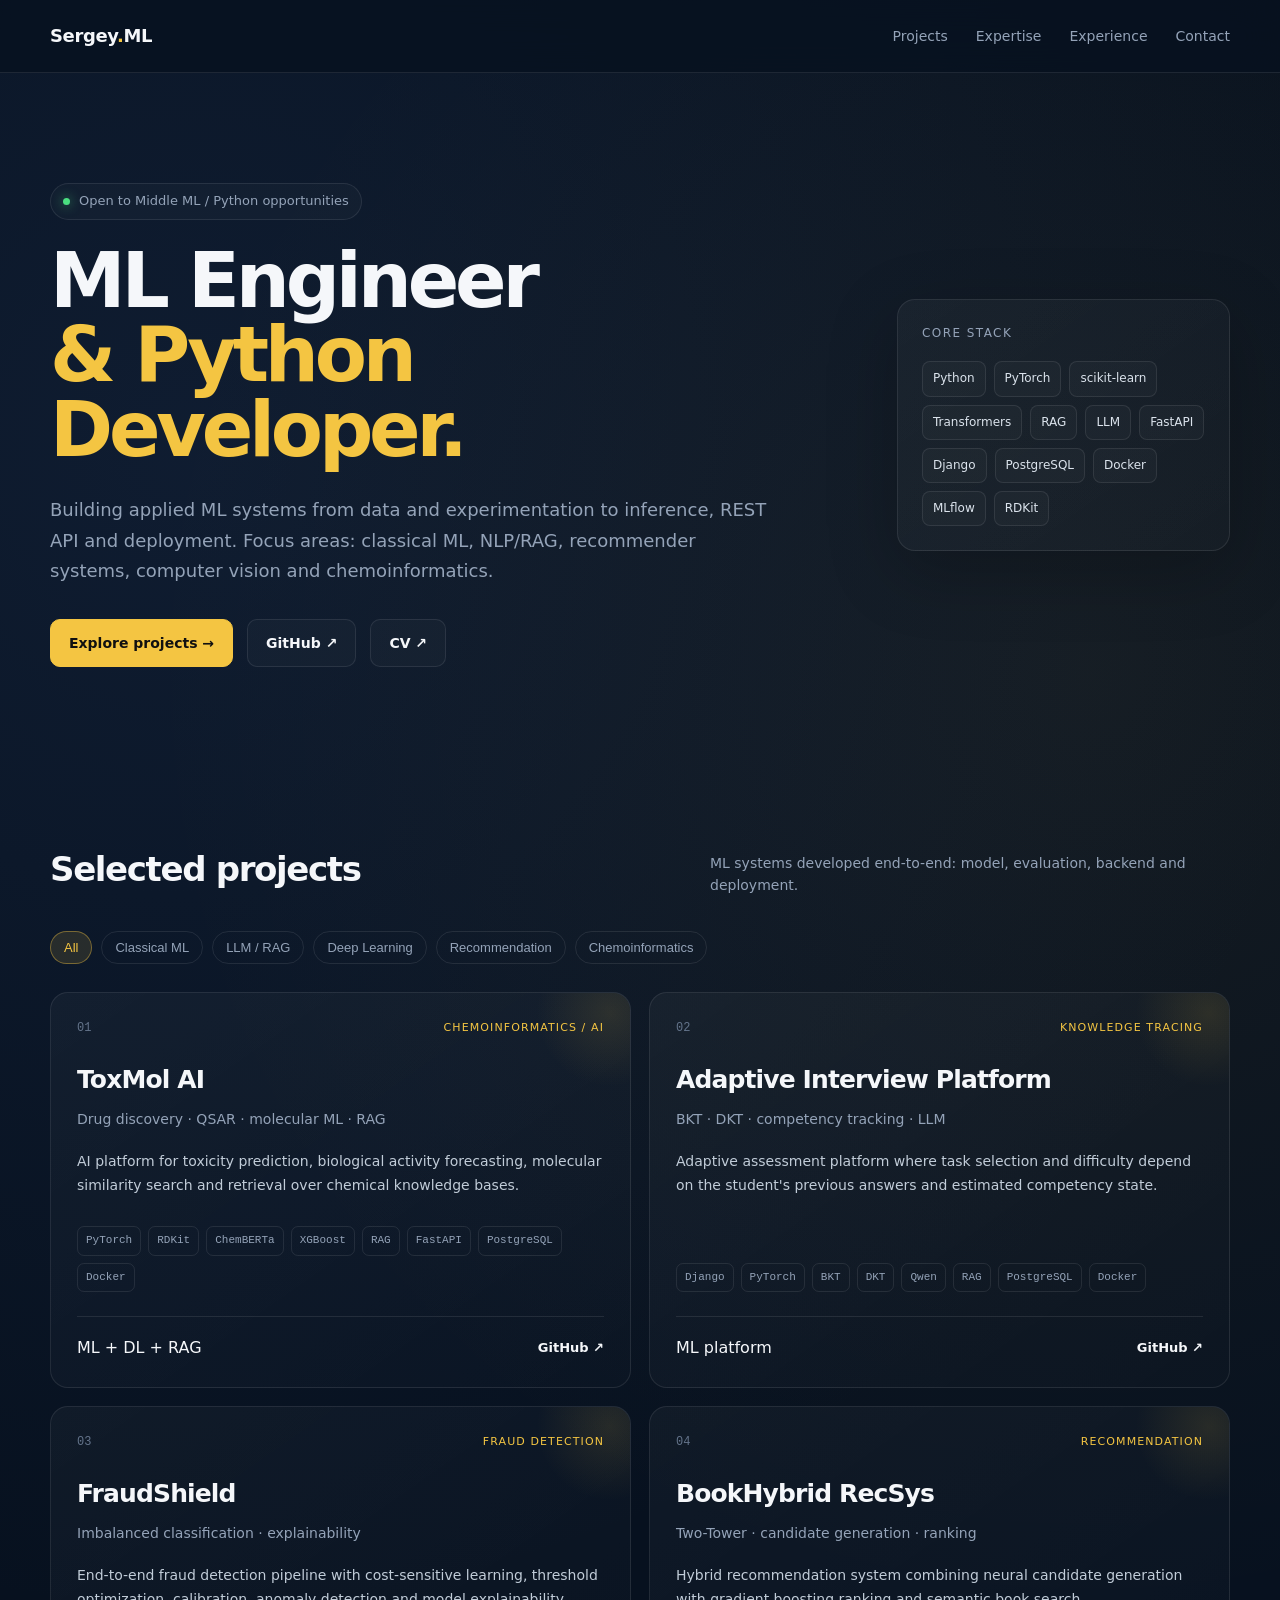
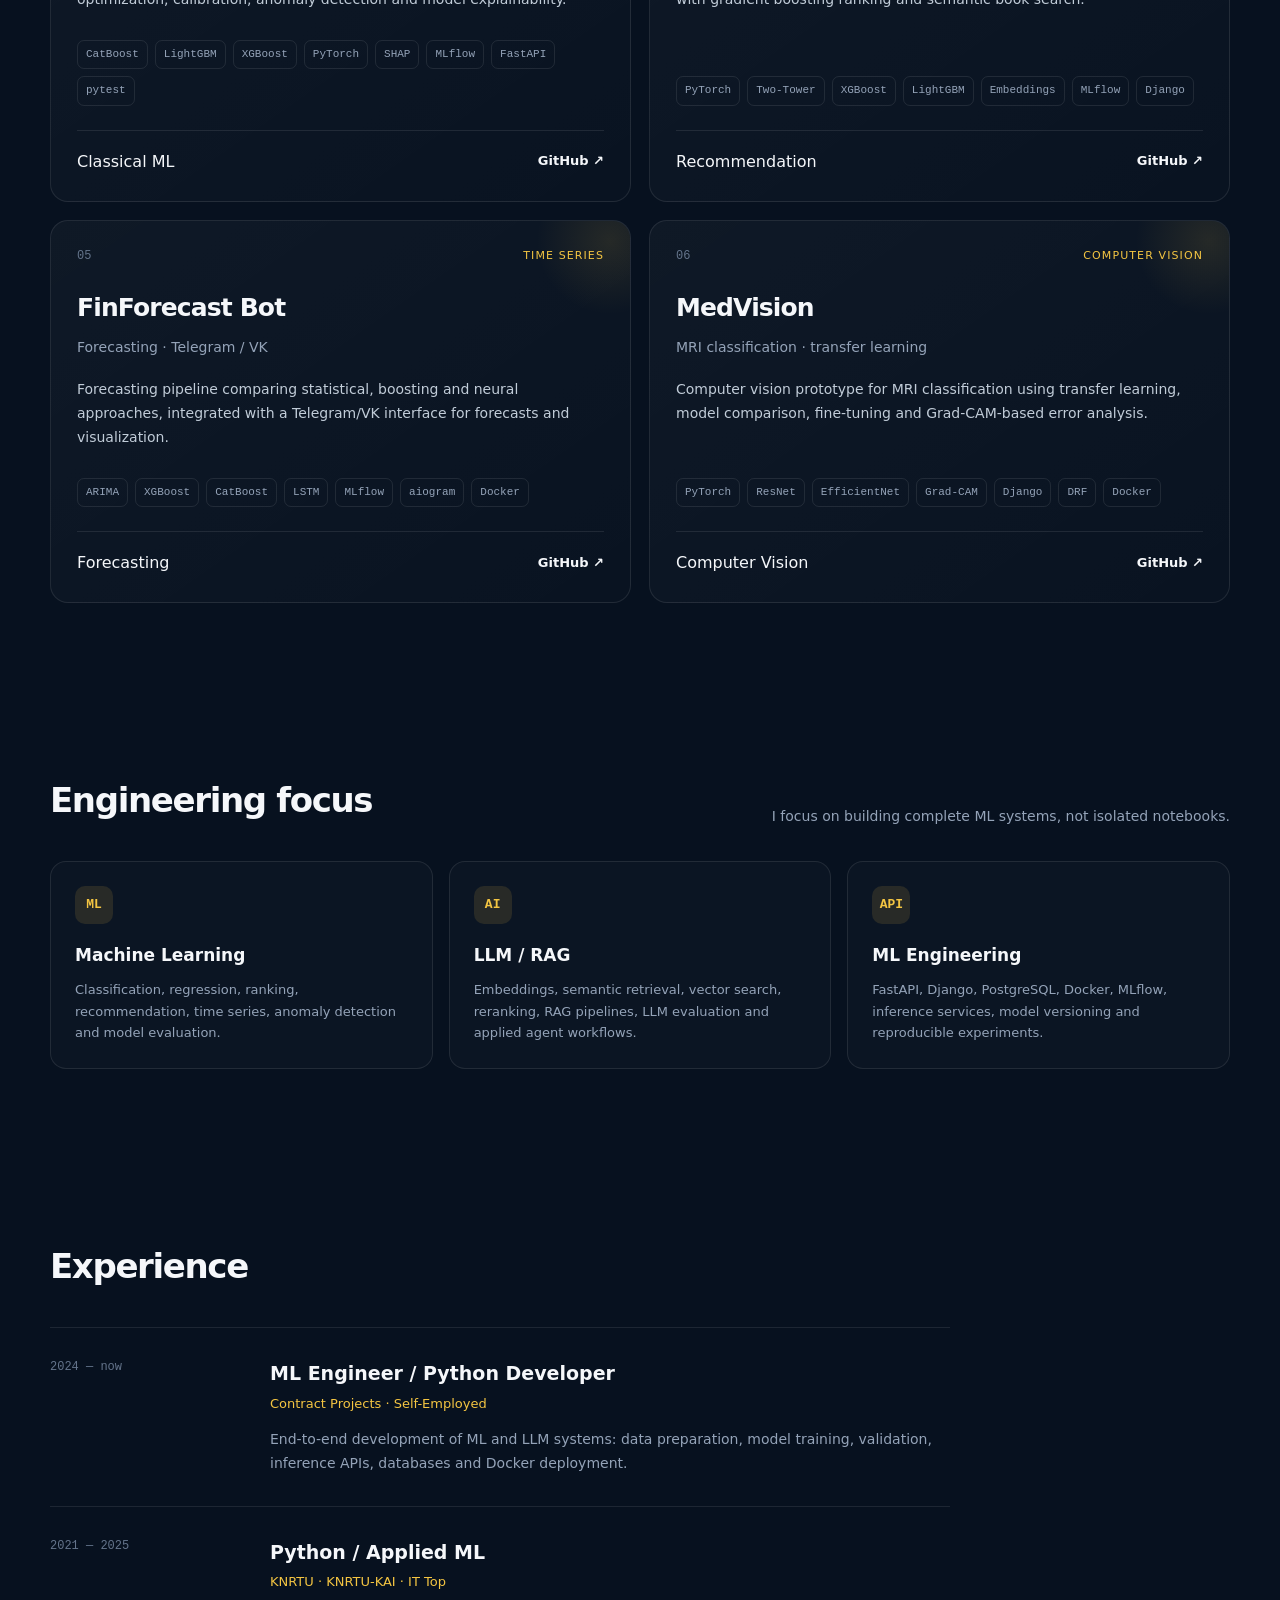
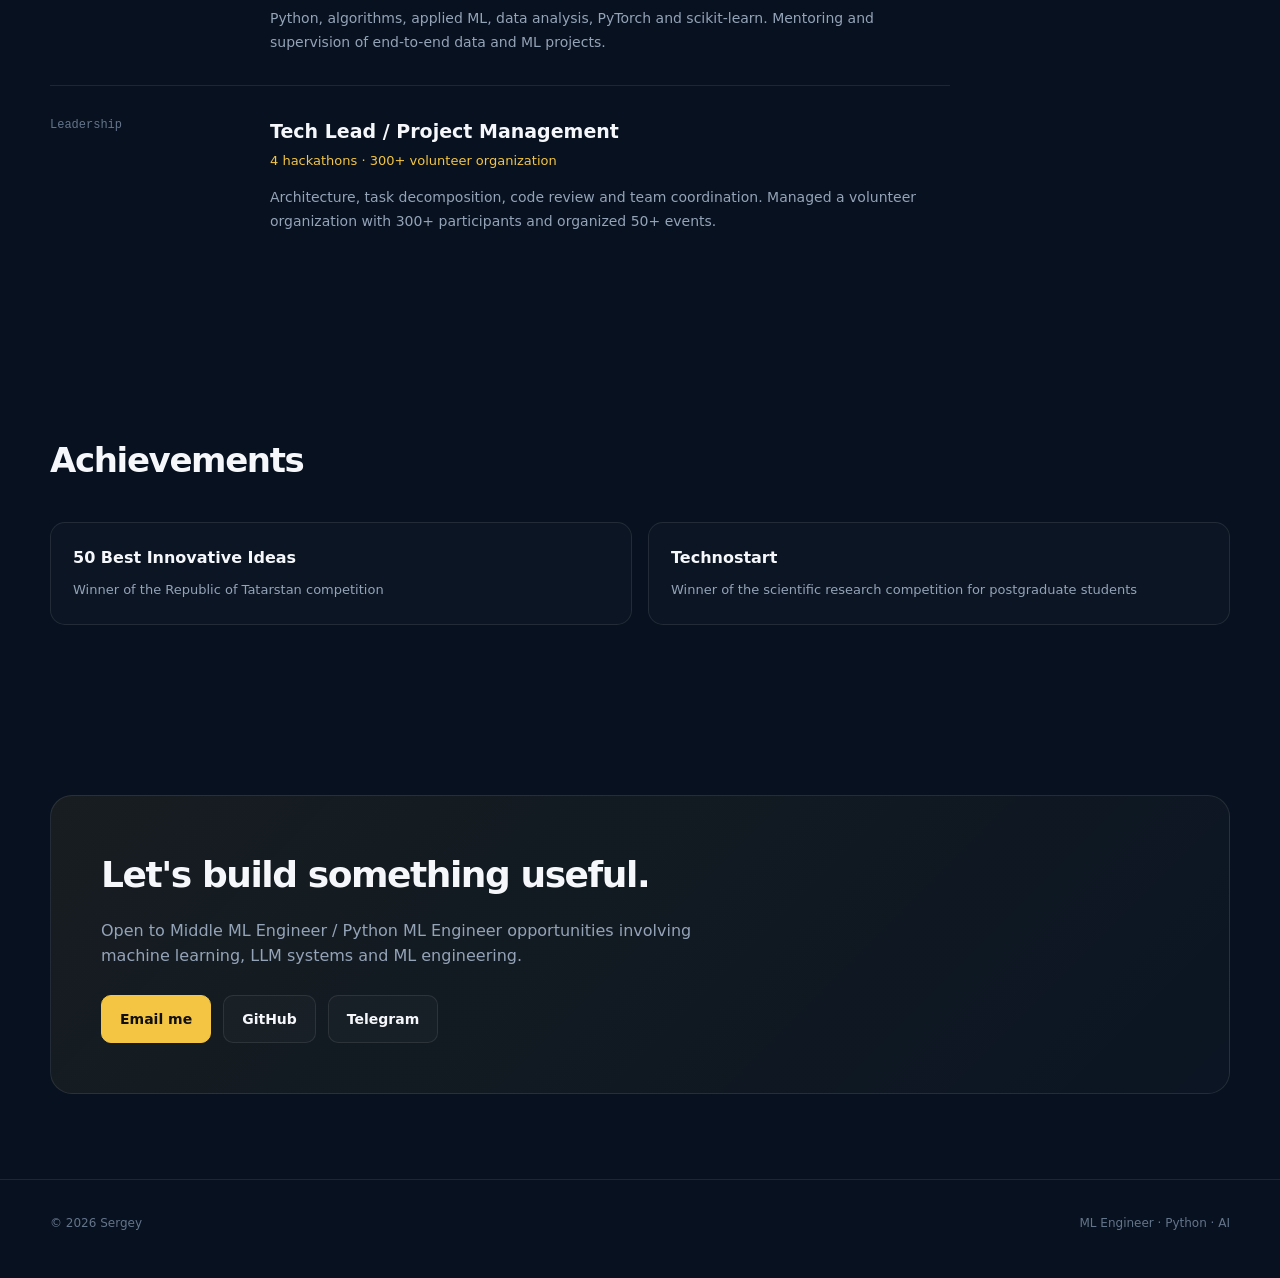
==== Index.html @ e0c52e2e "Create ML portfolio" ====
<!DOCTYPE html>
<html lang="ru">
<head>
    <meta charset="UTF-8">
    <meta name="viewport" content="width=device-width, initial-scale=1.0">

    <title>Sergey — ML Engineer / Python Developer</title>
    <meta
        name="description"
        content="ML Engineer and Python Developer — Machine Learning, LLM, RAG, Recommendation Systems, Chemoinformatics."
    >

    <style>
        :root {
            --bg: #07111f;
            --bg-soft: #0a1627;
            --card: #0c1929;
            --card-hover: #101f32;

            --border: rgba(255, 255, 255, 0.09);
            --border-hover: rgba(255, 204, 51, 0.35);

            --text: #f5f7fa;
            --muted: #94a3b8;
            --muted-2: #64748b;

            --accent: #f4c542;
            --accent-soft: rgba(244, 197, 66, 0.12);

            --green: #4ade80;
            --blue: #60a5fa;
            --purple: #a78bfa;

            --max-width: 1180px;
        }

        * {
            box-sizing: border-box;
            margin: 0;
            padding: 0;
        }

        html {
            scroll-behavior: smooth;
        }

        body {
            font-family:
                Inter,
                ui-sans-serif,
                system-ui,
                -apple-system,
                BlinkMacSystemFont,
                "Segoe UI",
                sans-serif;

            background:
                radial-gradient(
                    circle at 15% 10%,
                    rgba(52, 80, 130, 0.18),
                    transparent 28%
                ),
                radial-gradient(
                    circle at 85% 15%,
                    rgba(244, 197, 66, 0.06),
                    transparent 24%
                ),
                var(--bg);

            color: var(--text);
            line-height: 1.6;
        }

        a {
            color: inherit;
            text-decoration: none;
        }

        .container {
            width: min(var(--max-width), calc(100% - 40px));
            margin: 0 auto;
        }

        /* =========================
           NAV
        ========================= */

        nav {
            position: sticky;
            top: 0;
            z-index: 100;

            backdrop-filter: blur(18px);
            -webkit-backdrop-filter: blur(18px);

            background: rgba(7, 17, 31, 0.78);
            border-bottom: 1px solid var(--border);
        }

        .nav-inner {
            height: 72px;

            display: flex;
            align-items: center;
            justify-content: space-between;
        }

        .logo {
            font-size: 18px;
            font-weight: 700;
            letter-spacing: -0.02em;
        }

        .logo span {
            color: var(--accent);
        }

        .nav-links {
            display: flex;
            gap: 28px;
            list-style: none;
        }

        .nav-links a {
            color: var(--muted);
            font-size: 14px;
            transition: 0.2s;
        }

        .nav-links a:hover {
            color: var(--text);
        }

        /* =========================
           HERO
        ========================= */

        .hero {
            position: relative;
            padding: 110px 0 90px;
        }

        .hero-grid {
            display: grid;
            grid-template-columns: 1.4fr 0.6fr;
            gap: 70px;
            align-items: center;
        }

        .eyebrow {
            display: inline-flex;
            align-items: center;
            gap: 9px;

            padding: 7px 12px;

            border: 1px solid var(--border);
            border-radius: 999px;

            background: rgba(255, 255, 255, 0.025);

            color: var(--muted);
            font-size: 13px;
            margin-bottom: 24px;
        }

        .status-dot {
            width: 7px;
            height: 7px;
            border-radius: 50%;
            background: var(--green);
            box-shadow: 0 0 12px rgba(74, 222, 128, 0.7);
        }

        .hero h1 {
            font-size: clamp(44px, 7vw, 76px);
            line-height: 0.98;
            letter-spacing: -0.055em;
            max-width: 820px;
        }

        .hero h1 span {
            color: var(--accent);
        }

        .hero-description {
            margin-top: 28px;
            max-width: 720px;

            color: var(--muted);
            font-size: 18px;
            line-height: 1.7;
        }

        .hero-actions {
            display: flex;
            gap: 14px;
            margin-top: 32px;
            flex-wrap: wrap;
        }

        .btn {
            display: inline-flex;
            align-items: center;
            justify-content: center;
            gap: 8px;

            padding: 12px 18px;
            border-radius: 10px;

            font-size: 14px;
            font-weight: 600;

            border: 1px solid var(--border);
            transition: 0.2s;
        }

        .btn-primary {
            background: var(--accent);
            color: #101010;
            border-color: var(--accent);
        }

        .btn-primary:hover {
            transform: translateY(-2px);
            box-shadow: 0 10px 28px rgba(244, 197, 66, 0.18);
        }

        .btn-secondary {
            background: rgba(255,255,255,0.025);
            color: var(--text);
        }

        .btn-secondary:hover {
            background: rgba(255,255,255,0.06);
        }

        /* =========================
           HERO SIDE
        ========================= */

        .hero-card {
            padding: 24px;

            border: 1px solid var(--border);
            border-radius: 18px;

            background:
                linear-gradient(
                    145deg,
                    rgba(255,255,255,0.035),
                    rgba(255,255,255,0.015)
                );

            box-shadow:
                0 20px 70px rgba(0,0,0,0.22);
        }

        .hero-card-title {
            color: var(--muted);
            font-size: 12px;
            text-transform: uppercase;
            letter-spacing: 0.12em;
            margin-bottom: 18px;
        }

        .stack-list {
            display: flex;
            flex-wrap: wrap;
            gap: 8px;
        }

        .stack-item {
            padding: 7px 10px;

            border-radius: 8px;
            border: 1px solid var(--border);

            background: rgba(255,255,255,0.025);

            color: #dbe3ec;
            font-size: 12px;
        }

        /* =========================
           SECTIONS
        ========================= */

        section {
            padding: 85px 0;
        }

        .section-heading {
            display: flex;
            justify-content: space-between;
            align-items: flex-end;
            gap: 30px;

            margin-bottom: 34px;
        }

        .section-heading h2 {
            font-size: 34px;
            letter-spacing: -0.04em;
        }

        .section-heading p {
            color: var(--muted);
            max-width: 520px;
            font-size: 14px;
        }

        /* =========================
           FILTERS
        ========================= */

        .filters {
            display: flex;
            gap: 9px;
            flex-wrap: wrap;
            margin-bottom: 28px;
        }

        .filter-btn {
            border: 1px solid var(--border);
            background: transparent;
            color: var(--muted);

            padding: 8px 13px;
            border-radius: 999px;

            font-size: 13px;
            cursor: pointer;

            transition: 0.2s;
        }

        .filter-btn:hover,
        .filter-btn.active {
            background: var(--accent-soft);
            border-color: rgba(244,197,66,0.4);
            color: var(--accent);
        }

        /* =========================
           PROJECT GRID
        ========================= */

        .projects-grid {
            display: grid;
            grid-template-columns: repeat(2, minmax(0, 1fr));
            gap: 18px;
        }

        .project-card {
            position: relative;

            display: flex;
            flex-direction: column;

            min-height: 380px;
            padding: 26px;

            border: 1px solid var(--border);
            border-radius: 18px;

            background:
                linear-gradient(
                    145deg,
                    rgba(255,255,255,0.035),
                    rgba(255,255,255,0.012)
                );

            overflow: hidden;

            transition:
                transform 0.25s,
                border-color 0.25s,
                background 0.25s;
        }

        .project-card::before {
            content: "";

            position: absolute;
            width: 160px;
            height: 160px;

            right: -60px;
            top: -60px;

            background: radial-gradient(
                circle,
                rgba(244,197,66,0.11),
                transparent 65%
            );

            pointer-events: none;
        }

        .project-card:hover {
            transform: translateY(-5px);
            border-color: var(--border-hover);
            background: var(--card-hover);
        }

        .project-top {
            display: flex;
            justify-content: space-between;
            gap: 15px;
        }

        .project-number {
            color: var(--muted-2);
            font-size: 12px;
            font-family: monospace;
        }

        .project-category {
            color: var(--accent);
            font-size: 11px;
            text-transform: uppercase;
            letter-spacing: 0.1em;
        }

        .project-card h3 {
            font-size: 25px;
            letter-spacing: -0.035em;
            margin-top: 22px;
        }

        .project-subtitle {
            margin-top: 8px;
            color: var(--muted);
            font-size: 14px;
        }

        .project-description {
            margin-top: 20px;
            color: #c1ccd8;
            font-size: 14px;
            line-height: 1.7;
        }

        .project-tags {
            display: flex;
            flex-wrap: wrap;
            gap: 7px;

            margin-top: auto;
            padding-top: 28px;
        }

        .project-tag {
            padding: 5px 8px;

            border: 1px solid var(--border);
            border-radius: 7px;

            color: var(--muted);
            font-size: 11px;
            font-family: monospace;
        }

        .project-footer {
            display: flex;
            justify-content: space-between;
            align-items: center;

            margin-top: 24px;
            padding-top: 18px;

            border-top: 1px solid var(--border);
        }

        .project-link {
            color: var(--text);
            font-size: 13px;
            font-weight: 600;

            transition: 0.2s;
        }

        .project-link:hover {
            color: var(--accent);
        }

        /* =========================
           EXPERTISE
        ========================= */

        .expertise-grid {
            display: grid;
            grid-template-columns: repeat(3, 1fr);
            gap: 16px;
        }

        .expertise-card {
            padding: 24px;

            border: 1px solid var(--border);
            border-radius: 16px;

            background: rgba(255,255,255,0.018);
        }

        .expertise-icon {
            width: 38px;
            height: 38px;

            display: grid;
            place-items: center;

            border-radius: 10px;

            background: var(--accent-soft);
            color: var(--accent);

            margin-bottom: 18px;
            font-weight: 700;
            font-family: monospace;
        }

        .expertise-card h3 {
            margin-bottom: 10px;
            font-size: 17px;
        }

        .expertise-card p {
            color: var(--muted);
            font-size: 13px;
            line-height: 1.65;
        }

        /* =========================
           EXPERIENCE
        ========================= */

        .experience {
            max-width: 900px;
        }

        .experience-item {
            display: grid;
            grid-template-columns: 180px 1fr;
            gap: 40px;

            padding: 30px 0;
            border-top: 1px solid var(--border);
        }

        .experience-date {
            color: var(--muted-2);
            font-family: monospace;
            font-size: 12px;
        }

        .experience-content h3 {
            font-size: 19px;
            margin-bottom: 5px;
        }

        .experience-company {
            color: var(--accent);
            font-size: 13px;
            margin-bottom: 14px;
        }

        .experience-content p {
            color: var(--muted);
            font-size: 14px;
            line-height: 1.7;
        }

        /* =========================
           ACHIEVEMENTS
        ========================= */

        .achievement-grid {
            display: grid;
            grid-template-columns: repeat(2, 1fr);
            gap: 16px;
        }

        .achievement {
            padding: 22px;

            border: 1px solid var(--border);
            border-radius: 15px;

            background: rgba(255,255,255,0.018);
        }

        .achievement strong {
            display: block;
            color: var(--text);
            font-size: 16px;
            margin-bottom: 6px;
        }

        .achievement span {
            color: var(--muted);
            font-size: 13px;
        }

        /* =========================
           CONTACT
        ========================= */

        .contact-card {
            padding: 50px;

            border: 1px solid var(--border);
            border-radius: 22px;

            background:
                linear-gradient(
                    135deg,
                    rgba(244,197,66,0.07),
                    rgba(255,255,255,0.02)
                );
        }

        .contact-card h2 {
            font-size: 36px;
            letter-spacing: -0.04em;
        }

        .contact-card p {
            max-width: 620px;
            margin-top: 14px;

            color: var(--muted);
        }

        .contact-actions {
            display: flex;
            gap: 12px;
            margin-top: 26px;
            flex-wrap: wrap;
        }

        /* =========================
           FOOTER
        ========================= */

        footer {
            padding: 34px 0 45px;
            border-top: 1px solid var(--border);

            color: var(--muted-2);
            font-size: 12px;
        }

        .footer-inner {
            display: flex;
            justify-content: space-between;
            gap: 20px;
        }

        /* =========================
           RESPONSIVE
        ========================= */

        @media (max-width: 900px) {

            .hero-grid {
                grid-template-columns: 1fr;
            }

            .projects-grid {
                grid-template-columns: 1fr;
            }

            .expertise-grid {
                grid-template-columns: 1fr;
            }

            .experience-item {
                grid-template-columns: 1fr;
                gap: 8px;
            }
        }

        @media (max-width: 650px) {

            .container {
                width: min(100% - 24px, var(--max-width));
            }

            .nav-links {
                display: none;
            }

            .hero {
                padding: 80px 0 60px;
            }

            section {
                padding: 60px 0;
            }

            .hero h1 {
                font-size: 46px;
            }

            .hero-description {
                font-size: 16px;
            }

            .section-heading {
                display: block;
            }

            .section-heading p {
                margin-top: 10px;
            }

            .contact-card {
                padding: 28px;
            }

            .contact-card h2 {
                font-size: 29px;
            }

            .footer-inner {
                flex-direction: column;
            }
        }
    </style>
</head>

<body>

<nav>
    <div class="container nav-inner">

        <a href="#" class="logo">
            Sergey<span>.</span>ML
        </a>

        <ul class="nav-links">
            <li><a href="#projects">Projects</a></li>
            <li><a href="#expertise">Expertise</a></li>
            <li><a href="#experience">Experience</a></li>
            <li><a href="#contact">Contact</a></li>
        </ul>

    </div>
</nav>


<main>

    <!-- HERO -->

    <section class="hero">
        <div class="container hero-grid">

            <div>

                <div class="eyebrow">
                    <span class="status-dot"></span>
                    Open to Middle ML / Python opportunities
                </div>

                <h1>
                    ML Engineer<br>
                    <span>& Python Developer.</span>
                </h1>

                <p class="hero-description">
                    Building applied ML systems from data and experimentation
                    to inference, REST API and deployment.
                    Focus areas: classical ML, NLP/RAG, recommender systems,
                    computer vision and chemoinformatics.
                </p>

                <div class="hero-actions">
                    <a href="#projects" class="btn btn-primary">
                        Explore projects →
                    </a>

                    <a
                        href="https://github.com/YOUR_USERNAME"
                        target="_blank"
                        class="btn btn-secondary"
                    >
                        GitHub ↗
                    </a>

                    <a
                        href="YOUR_CV_URL"
                        target="_blank"
                        class="btn btn-secondary"
                    >
                        CV ↗
                    </a>
                </div>

            </div>


            <div class="hero-card">

                <div class="hero-card-title">
                    Core stack
                </div>

                <div class="stack-list">

                    <div class="stack-item">Python</div>
                    <div class="stack-item">PyTorch</div>
                    <div class="stack-item">scikit-learn</div>
                    <div class="stack-item">Transformers</div>
                    <div class="stack-item">RAG</div>
                    <div class="stack-item">LLM</div>
                    <div class="stack-item">FastAPI</div>
                    <div class="stack-item">Django</div>
                    <div class="stack-item">PostgreSQL</div>
                    <div class="stack-item">Docker</div>
                    <div class="stack-item">MLflow</div>
                    <div class="stack-item">RDKit</div>

                </div>

            </div>

        </div>
    </section>


    <!-- PROJECTS -->

    <section id="projects">

        <div class="container">

            <div class="section-heading">
                <div>
                    <h2>Selected projects</h2>
                </div>

                <p>
                    ML systems developed end-to-end:
                    model, evaluation, backend and deployment.
                </p>
            </div>


            <div class="filters">

                <button class="filter-btn active" data-filter="all">
                    All
                </button>

                <button class="filter-btn" data-filter="ml">
                    Classical ML
                </button>

                <button class="filter-btn" data-filter="llm">
                    LLM / RAG
                </button>

                <button class="filter-btn" data-filter="dl">
                    Deep Learning
                </button>

                <button class="filter-btn" data-filter="rec">
                    Recommendation
                </button>

                <button class="filter-btn" data-filter="chem">
                    Chemoinformatics
                </button>

            </div>


            <div class="projects-grid">


                <!-- TOXMOL -->

                <article class="project-card" data-category="ml llm dl chem">

                    <div class="project-top">
                        <span class="project-number">01</span>
                        <span class="project-category">
                            Chemoinformatics / AI
                        </span>
                    </div>

                    <h3>ToxMol AI</h3>

                    <div class="project-subtitle">
                        Drug discovery · QSAR · molecular ML · RAG
                    </div>

                    <p class="project-description">
                        AI platform for toxicity prediction,
                        biological activity forecasting, molecular
                        similarity search and retrieval over chemical
                        knowledge bases.
                    </p>

                    <div class="project-tags">
                        <span class="project-tag">PyTorch</span>
                        <span class="project-tag">RDKit</span>
                        <span class="project-tag">ChemBERTa</span>
                        <span class="project-tag">XGBoost</span>
                        <span class="project-tag">RAG</span>
                        <span class="project-tag">FastAPI</span>
                        <span class="project-tag">PostgreSQL</span>
                        <span class="project-tag">Docker</span>
                    </div>

                    <div class="project-footer">
                        <span>ML + DL + RAG</span>

                        <a
                            href="https://github.com/YOUR_USERNAME/toxmol-ai"
                            target="_blank"
                            class="project-link"
                        >
                            GitHub ↗
                        </a>
                    </div>

                </article>


                <!-- ADAPTIVE INTERVIEW -->

                <article class="project-card" data-category="ml llm dl">

                    <div class="project-top">
                        <span class="project-number">02</span>
                        <span class="project-category">
                            Knowledge Tracing
                        </span>
                    </div>

                    <h3>Adaptive Interview Platform</h3>

                    <div class="project-subtitle">
                        BKT · DKT · competency tracking · LLM
                    </div>

                    <p class="project-description">
                        Adaptive assessment platform where task
                        selection and difficulty depend on the
                        student's previous answers and estimated
                        competency state.
                    </p>

                    <div class="project-tags">
                        <span class="project-tag">Django</span>
                        <span class="project-tag">PyTorch</span>
                        <span class="project-tag">BKT</span>
                        <span class="project-tag">DKT</span>
                        <span class="project-tag">Qwen</span>
                        <span class="project-tag">RAG</span>
                        <span class="project-tag">PostgreSQL</span>
                        <span class="project-tag">Docker</span>
                    </div>

                    <div class="project-footer">
                        <span>ML platform</span>

                        <a
                            href="https://github.com/YOUR_USERNAME/adaptive-interview"
                            target="_blank"
                            class="project-link"
                        >
                            GitHub ↗
                        </a>
                    </div>

                </article>


                <!-- FRAUDSHIELD -->

                <article class="project-card" data-category="ml">

                    <div class="project-top">
                        <span class="project-number">03</span>
                        <span class="project-category">
                            Fraud Detection
                        </span>
                    </div>

                    <h3>FraudShield</h3>

                    <div class="project-subtitle">
                        Imbalanced classification · explainability
                    </div>

                    <p class="project-description">
                        End-to-end fraud detection pipeline with
                        cost-sensitive learning, threshold optimization,
                        calibration, anomaly detection and model
                        explainability.
                    </p>

                    <div class="project-tags">
                        <span class="project-tag">CatBoost</span>
                        <span class="project-tag">LightGBM</span>
                        <span class="project-tag">XGBoost</span>
                        <span class="project-tag">PyTorch</span>
                        <span class="project-tag">SHAP</span>
                        <span class="project-tag">MLflow</span>
                        <span class="project-tag">FastAPI</span>
                        <span class="project-tag">pytest</span>
                    </div>

                    <div class="project-footer">
                        <span>Classical ML</span>

                        <a
                            href="https://github.com/YOUR_USERNAME/fraudshield"
                            target="_blank"
                            class="project-link"
                        >
                            GitHub ↗
                        </a>
                    </div>

                </article>


                <!-- RECSYS -->

                <article class="project-card" data-category="ml dl rec">

                    <div class="project-top">
                        <span class="project-number">04</span>
                        <span class="project-category">
                            Recommendation
                        </span>
                    </div>

                    <h3>BookHybrid RecSys</h3>

                    <div class="project-subtitle">
                        Two-Tower · candidate generation · ranking
                    </div>

                    <p class="project-description">
                        Hybrid recommendation system combining
                        neural candidate generation with gradient
                        boosting ranking and semantic book search.
                    </p>

                    <div class="project-tags">
                        <span class="project-tag">PyTorch</span>
                        <span class="project-tag">Two-Tower</span>
                        <span class="project-tag">XGBoost</span>
                        <span class="project-tag">LightGBM</span>
                        <span class="project-tag">Embeddings</span>
                        <span class="project-tag">MLflow</span>
                        <span class="project-tag">Django</span>
                    </div>

                    <div class="project-footer">
                        <span>Recommendation</span>

                        <a
                            href="https://github.com/YOUR_USERNAME/bookhybrid-recsys"
                            target="_blank"
                            class="project-link"
                        >
                            GitHub ↗
                        </a>
                    </div>

                </article>


                <!-- FINFORECAST -->

                <article class="project-card" data-category="ml dl">

                    <div class="project-top">
                        <span class="project-number">05</span>
                        <span class="project-category">
                            Time Series
                        </span>
                    </div>

                    <h3>FinForecast Bot</h3>

                    <div class="project-subtitle">
                        Forecasting · Telegram / VK
                    </div>

                    <p class="project-description">
                        Forecasting pipeline comparing statistical,
                        boosting and neural approaches, integrated
                        with a Telegram/VK interface for forecasts
                        and visualization.
                    </p>

                    <div class="project-tags">
                        <span class="project-tag">ARIMA</span>
                        <span class="project-tag">XGBoost</span>
                        <span class="project-tag">CatBoost</span>
                        <span class="project-tag">LSTM</span>
                        <span class="project-tag">MLflow</span>
                        <span class="project-tag">aiogram</span>
                        <span class="project-tag">Docker</span>
                    </div>

                    <div class="project-footer">
                        <span>Forecasting</span>

                        <a
                            href="https://github.com/YOUR_USERNAME/finforecast"
                            target="_blank"
                            class="project-link"
                        >
                            GitHub ↗
                        </a>
                    </div>

                </article>


                <!-- MEDVISION -->

                <article class="project-card" data-category="dl">

                    <div class="project-top">
                        <span class="project-number">06</span>
                        <span class="project-category">
                            Computer Vision
                        </span>
                    </div>

                    <h3>MedVision</h3>

                    <div class="project-subtitle">
                        MRI classification · transfer learning
                    </div>

                    <p class="project-description">
                        Computer vision prototype for MRI classification
                        using transfer learning, model comparison,
                        fine-tuning and Grad-CAM-based error analysis.
                    </p>

                    <div class="project-tags">
                        <span class="project-tag">PyTorch</span>
                        <span class="project-tag">ResNet</span>
                        <span class="project-tag">EfficientNet</span>
                        <span class="project-tag">Grad-CAM</span>
                        <span class="project-tag">Django</span>
                        <span class="project-tag">DRF</span>
                        <span class="project-tag">Docker</span>
                    </div>

                    <div class="project-footer">
                        <span>Computer Vision</span>

                        <a
                            href="https://github.com/YOUR_USERNAME/medvision"
                            target="_blank"
                            class="project-link"
                        >
                            GitHub ↗
                        </a>
                    </div>

                </article>

            </div>

        </div>

    </section>


    <!-- EXPERTISE -->

    <section id="expertise">

        <div class="container">

            <div class="section-heading">

                <h2>Engineering focus</h2>

                <p>
                    I focus on building complete ML systems,
                    not isolated notebooks.
                </p>

            </div>


            <div class="expertise-grid">

                <div class="expertise-card">

                    <div class="expertise-icon">
                        ML
                    </div>

                    <h3>Machine Learning</h3>

                    <p>
                        Classification, regression, ranking,
                        recommendation, time series, anomaly
                        detection and model evaluation.
                    </p>

                </div>


                <div class="expertise-card">

                    <div class="expertise-icon">
                        AI
                    </div>

                    <h3>LLM / RAG</h3>

                    <p>
                        Embeddings, semantic retrieval, vector search,
                        reranking, RAG pipelines, LLM evaluation
                        and applied agent workflows.
                    </p>

                </div>


                <div class="expertise-card">

                    <div class="expertise-icon">
                        API
                    </div>

                    <h3>ML Engineering</h3>

                    <p>
                        FastAPI, Django, PostgreSQL, Docker,
                        MLflow, inference services, model versioning
                        and reproducible experiments.
                    </p>

                </div>

            </div>

        </div>

    </section>


    <!-- EXPERIENCE -->

    <section id="experience">

        <div class="container">

            <div class="section-heading">
                <h2>Experience</h2>
            </div>


            <div class="experience">

                <div class="experience-item">

                    <div class="experience-date">
                        2024 — now
                    </div>

                    <div class="experience-content">

                        <h3>
                            ML Engineer / Python Developer
                        </h3>

                        <div class="experience-company">
                            Contract Projects · Self-Employed
                        </div>

                        <p>
                            End-to-end development of ML and LLM systems:
                            data preparation, model training, validation,
                            inference APIs, databases and Docker deployment.
                        </p>

                    </div>

                </div>


                <div class="experience-item">

                    <div class="experience-date">
                        2021 — 2025
                    </div>

                    <div class="experience-content">

                        <h3>
                            Python / Applied ML
                        </h3>

                        <div class="experience-company">
                            KNRTU · KNRTU-KAI · IT Top
                        </div>

                        <p>
                            Python, algorithms, applied ML, data analysis,
                            PyTorch and scikit-learn. Mentoring and
                            supervision of end-to-end data and ML projects.
                        </p>

                    </div>

                </div>


                <div class="experience-item">

                    <div class="experience-date">
                        Leadership
                    </div>

                    <div class="experience-content">

                        <h3>
                            Tech Lead / Project Management
                        </h3>

                        <div class="experience-company">
                            4 hackathons · 300+ volunteer organization
                        </div>

                        <p>
                            Architecture, task decomposition, code review
                            and team coordination. Managed a volunteer
                            organization with 300+ participants and
                            organized 50+ events.
                        </p>

                    </div>

                </div>

            </div>

        </div>

    </section>


    <!-- ACHIEVEMENTS -->

    <section>

        <div class="container">

            <div class="section-heading">
                <h2>Achievements</h2>
            </div>

            <div class="achievement-grid">

                <div class="achievement">

                    <strong>
                        50 Best Innovative Ideas
                    </strong>

                    <span>
                        Winner of the Republic of Tatarstan competition
                    </span>

                </div>


                <div class="achievement">

                    <strong>
                        Technostart
                    </strong>

                    <span>
                        Winner of the scientific research competition
                        for postgraduate students
                    </span>

                </div>

            </div>

        </div>

    </section>


    <!-- CONTACT -->

    <section id="contact">

        <div class="container">

            <div class="contact-card">

                <h2>
                    Let's build something useful.
                </h2>

                <p>
                    Open to Middle ML Engineer / Python ML Engineer
                    opportunities involving machine learning,
                    LLM systems and ML engineering.
                </p>

                <div class="contact-actions">

                    <a
                        href="mailto:YOUR_EMAIL@example.com"
                        class="btn btn-primary"
                    >
                        Email me
                    </a>

                    <a
                        href="https://github.com/YOUR_USERNAME"
                        target="_blank"
                        class="btn btn-secondary"
                    >
                        GitHub
                    </a>

                    <a
                        href="https://t.me/YOUR_USERNAME"
                        target="_blank"
                        class="btn btn-secondary"
                    >
                        Telegram
                    </a>

                </div>

            </div>

        </div>

    </section>

</main>


<footer>

    <div class="container footer-inner">

        <div>
            © 2026 Sergey
        </div>

        <div>
            ML Engineer · Python · AI
        </div>

    </div>

</footer>


<script>

    const buttons = document.querySelectorAll(".filter-btn");
    const projects = document.querySelectorAll(".project-card");

    buttons.forEach(button => {

        button.addEventListener("click", () => {

            buttons.forEach(btn => {
                btn.classList.remove("active");
            });

            button.classList.add("active");

            const filter = button.dataset.filter;

            projects.forEach(project => {

                if (filter === "all") {
                    project.style.display = "flex";
                    return;
                }

                const categories = project.dataset.category.split(" ");

                project.style.display =
                    categories.includes(filter)
                        ? "flex"
                        : "none";

            });

        });

    });

</script>

</body>
</html>
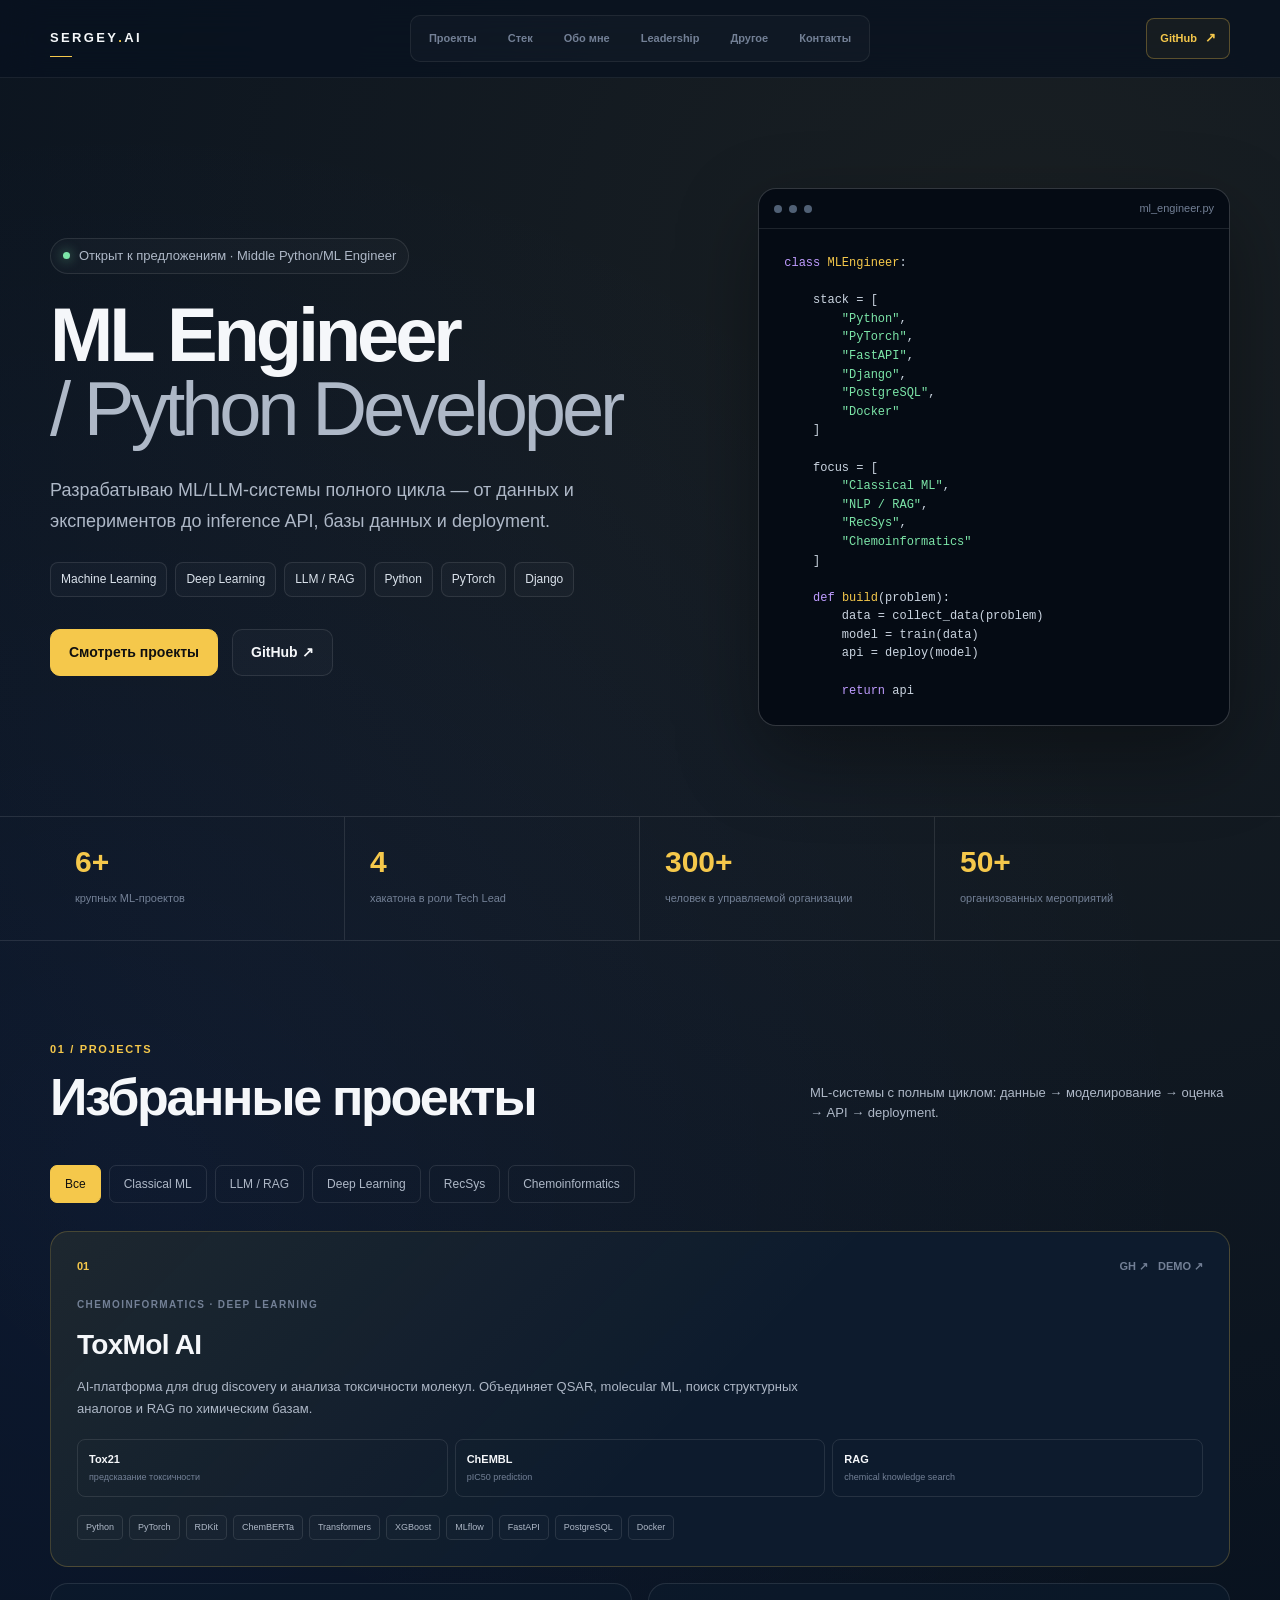
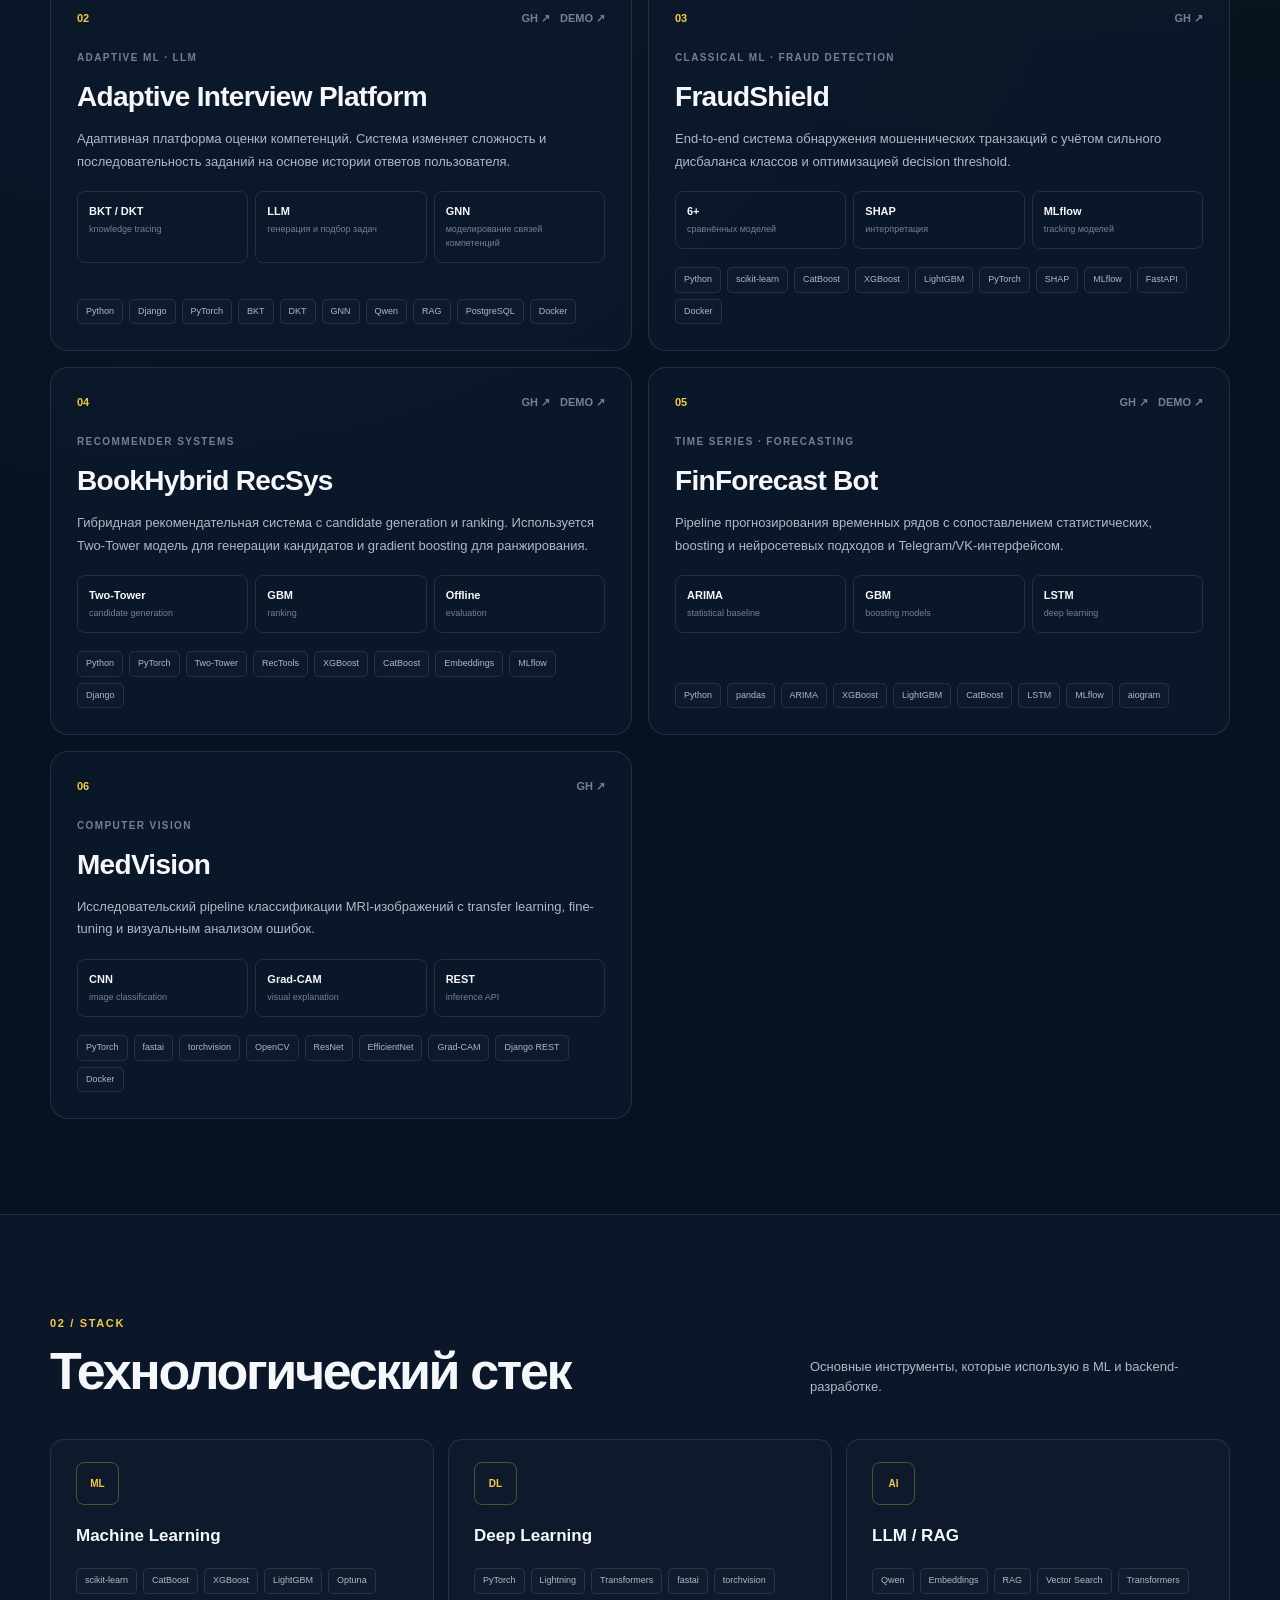
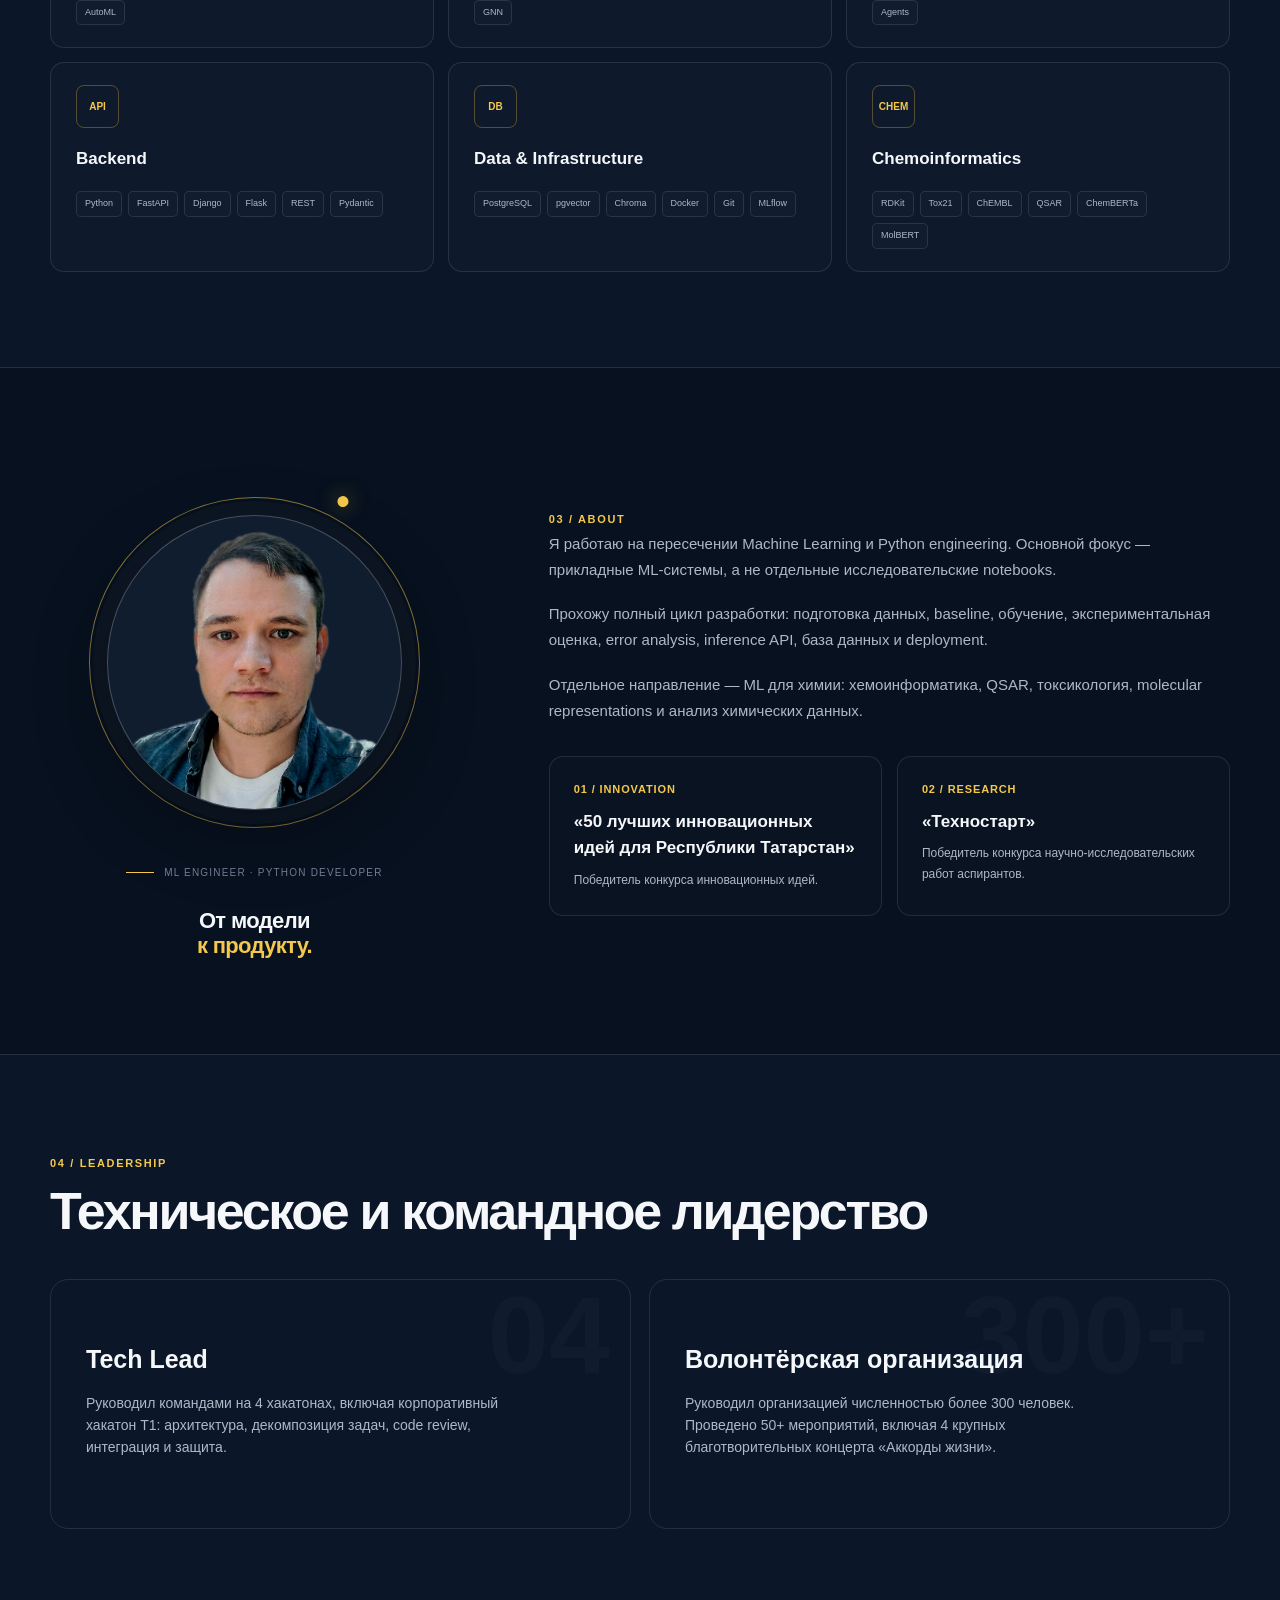
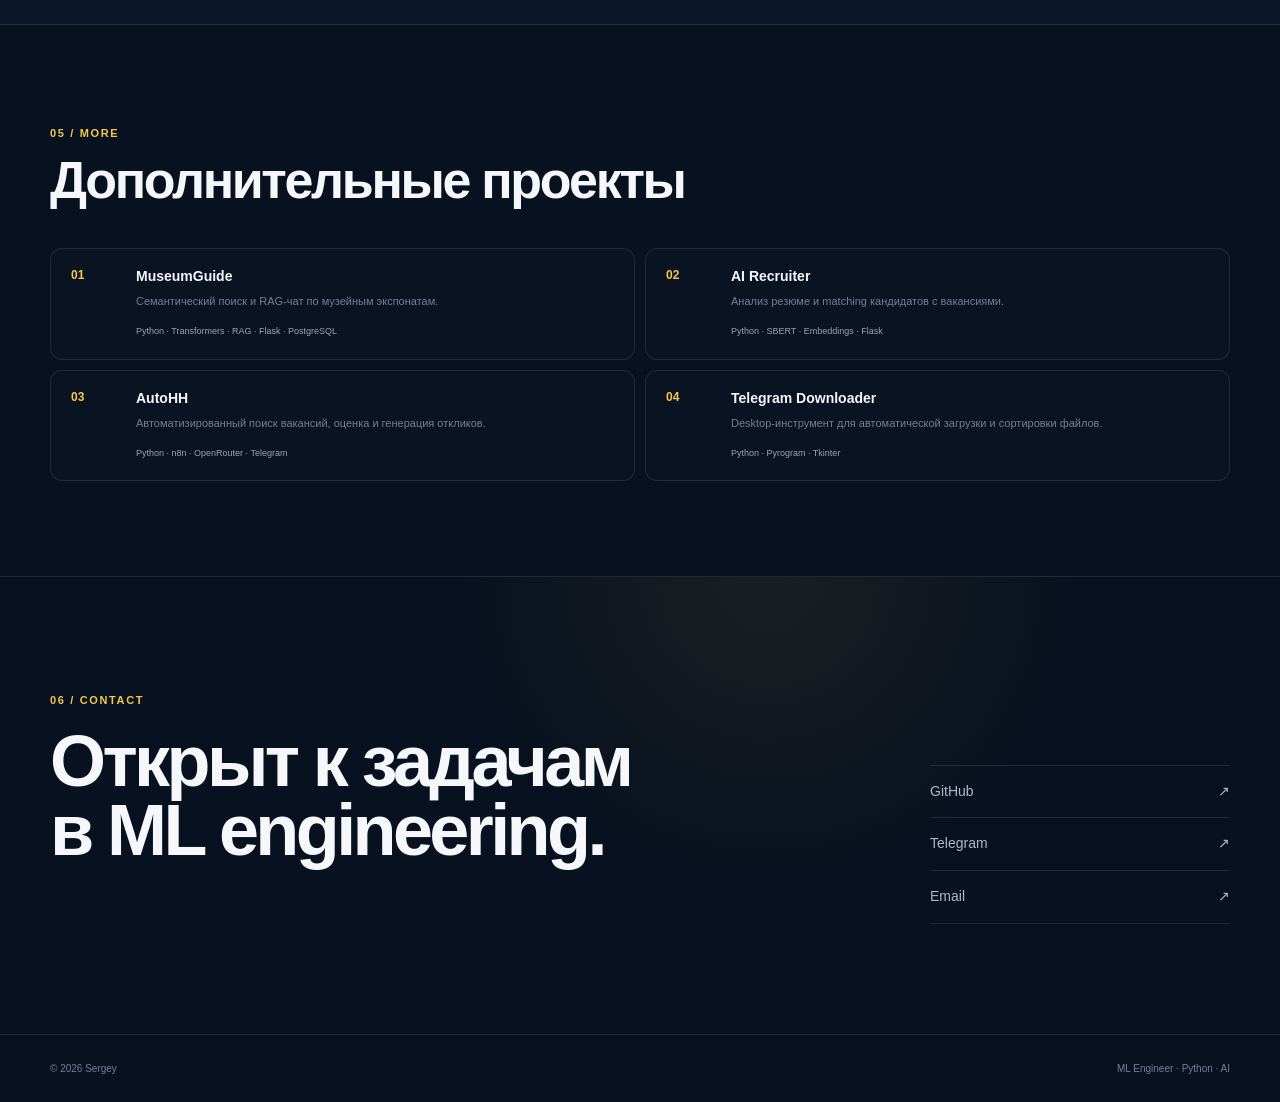
==== commit 2dbcce17: "Create ML portfolio" ====
--- a/Index.html
+++ b/Index.html
@@ -4,847 +4,229 @@
     <meta charset="UTF-8">
     <meta name="viewport" content="width=device-width, initial-scale=1.0">
 
-    <title>Sergey — ML Engineer / Python Developer</title>
+    <title>Servgri — ML Engineer / Python Developer</title>
     <meta
         name="description"
-        content="ML Engineer and Python Developer — Machine Learning, LLM, RAG, Recommendation Systems, Chemoinformatics."
+        content="Портфолио ML Engineer / Python Developer. Machine Learning, LLM, RAG, рекомендательные системы, хемоинформатика."
     >
 
-    <style>
-        :root {
-            --bg: #07111f;
-            --bg-soft: #0a1627;
-            --card: #0c1929;
-            --card-hover: #101f32;
-
-            --border: rgba(255, 255, 255, 0.09);
-            --border-hover: rgba(255, 204, 51, 0.35);
-
-            --text: #f5f7fa;
-            --muted: #94a3b8;
-            --muted-2: #64748b;
-
-            --accent: #f4c542;
-            --accent-soft: rgba(244, 197, 66, 0.12);
-
-            --green: #4ade80;
-            --blue: #60a5fa;
-            --purple: #a78bfa;
-
-            --max-width: 1180px;
-        }
-
-        * {
-            box-sizing: border-box;
-            margin: 0;
-            padding: 0;
-        }
-
-        html {
-            scroll-behavior: smooth;
-        }
-
-        body {
-            font-family:
-                Inter,
-                ui-sans-serif,
-                system-ui,
-                -apple-system,
-                BlinkMacSystemFont,
-                "Segoe UI",
-                sans-serif;
-
-            background:
-                radial-gradient(
-                    circle at 15% 10%,
-                    rgba(52, 80, 130, 0.18),
-                    transparent 28%
-                ),
-                radial-gradient(
-                    circle at 85% 15%,
-                    rgba(244, 197, 66, 0.06),
-                    transparent 24%
-                ),
-                var(--bg);
-
-            color: var(--text);
-            line-height: 1.6;
-        }
-
-        a {
-            color: inherit;
-            text-decoration: none;
-        }
-
-        .container {
-            width: min(var(--max-width), calc(100% - 40px));
-            margin: 0 auto;
-        }
-
-        /* =========================
-           NAV
-        ========================= */
-
-        nav {
-            position: sticky;
-            top: 0;
-            z-index: 100;
-
-            backdrop-filter: blur(18px);
-            -webkit-backdrop-filter: blur(18px);
-
-            background: rgba(7, 17, 31, 0.78);
-            border-bottom: 1px solid var(--border);
-        }
-
-        .nav-inner {
-            height: 72px;
-
-            display: flex;
-            align-items: center;
-            justify-content: space-between;
-        }
-
-        .logo {
-            font-size: 18px;
-            font-weight: 700;
-            letter-spacing: -0.02em;
-        }
-
-        .logo span {
-            color: var(--accent);
-        }
-
-        .nav-links {
-            display: flex;
-            gap: 28px;
-            list-style: none;
-        }
-
-        .nav-links a {
-            color: var(--muted);
-            font-size: 14px;
-            transition: 0.2s;
-        }
-
-        .nav-links a:hover {
-            color: var(--text);
-        }
-
-        /* =========================
-           HERO
-        ========================= */
-
-        .hero {
-            position: relative;
-            padding: 110px 0 90px;
-        }
-
-        .hero-grid {
-            display: grid;
-            grid-template-columns: 1.4fr 0.6fr;
-            gap: 70px;
-            align-items: center;
-        }
-
-        .eyebrow {
-            display: inline-flex;
-            align-items: center;
-            gap: 9px;
-
-            padding: 7px 12px;
-
-            border: 1px solid var(--border);
-            border-radius: 999px;
-
-            background: rgba(255, 255, 255, 0.025);
-
-            color: var(--muted);
-            font-size: 13px;
-            margin-bottom: 24px;
-        }
-
-        .status-dot {
-            width: 7px;
-            height: 7px;
-            border-radius: 50%;
-            background: var(--green);
-            box-shadow: 0 0 12px rgba(74, 222, 128, 0.7);
-        }
-
-        .hero h1 {
-            font-size: clamp(44px, 7vw, 76px);
-            line-height: 0.98;
-            letter-spacing: -0.055em;
-            max-width: 820px;
-        }
-
-        .hero h1 span {
-            color: var(--accent);
-        }
-
-        .hero-description {
-            margin-top: 28px;
-            max-width: 720px;
-
-            color: var(--muted);
-            font-size: 18px;
-            line-height: 1.7;
-        }
-
-        .hero-actions {
-            display: flex;
-            gap: 14px;
-            margin-top: 32px;
-            flex-wrap: wrap;
-        }
-
-        .btn {
-            display: inline-flex;
-            align-items: center;
-            justify-content: center;
-            gap: 8px;
-
-            padding: 12px 18px;
-            border-radius: 10px;
-
-            font-size: 14px;
-            font-weight: 600;
-
-            border: 1px solid var(--border);
-            transition: 0.2s;
-        }
-
-        .btn-primary {
-            background: var(--accent);
-            color: #101010;
-            border-color: var(--accent);
-        }
-
-        .btn-primary:hover {
-            transform: translateY(-2px);
-            box-shadow: 0 10px 28px rgba(244, 197, 66, 0.18);
-        }
-
-        .btn-secondary {
-            background: rgba(255,255,255,0.025);
-            color: var(--text);
-        }
-
-        .btn-secondary:hover {
-            background: rgba(255,255,255,0.06);
-        }
-
-        /* =========================
-           HERO SIDE
-        ========================= */
-
-        .hero-card {
-            padding: 24px;
-
-            border: 1px solid var(--border);
-            border-radius: 18px;
-
-            background:
-                linear-gradient(
-                    145deg,
-                    rgba(255,255,255,0.035),
-                    rgba(255,255,255,0.015)
-                );
-
-            box-shadow:
-                0 20px 70px rgba(0,0,0,0.22);
-        }
-
-        .hero-card-title {
-            color: var(--muted);
-            font-size: 12px;
-            text-transform: uppercase;
-            letter-spacing: 0.12em;
-            margin-bottom: 18px;
-        }
-
-        .stack-list {
-            display: flex;
-            flex-wrap: wrap;
-            gap: 8px;
-        }
-
-        .stack-item {
-            padding: 7px 10px;
-
-            border-radius: 8px;
-            border: 1px solid var(--border);
-
-            background: rgba(255,255,255,0.025);
-
-            color: #dbe3ec;
-            font-size: 12px;
-        }
-
-        /* =========================
-           SECTIONS
-        ========================= */
-
-        section {
-            padding: 85px 0;
-        }
-
-        .section-heading {
-            display: flex;
-            justify-content: space-between;
-            align-items: flex-end;
-            gap: 30px;
-
-            margin-bottom: 34px;
-        }
-
-        .section-heading h2 {
-            font-size: 34px;
-            letter-spacing: -0.04em;
-        }
-
-        .section-heading p {
-            color: var(--muted);
-            max-width: 520px;
-            font-size: 14px;
-        }
-
-        /* =========================
-           FILTERS
-        ========================= */
-
-        .filters {
-            display: flex;
-            gap: 9px;
-            flex-wrap: wrap;
-            margin-bottom: 28px;
-        }
-
-        .filter-btn {
-            border: 1px solid var(--border);
-            background: transparent;
-            color: var(--muted);
-
-            padding: 8px 13px;
-            border-radius: 999px;
-
-            font-size: 13px;
-            cursor: pointer;
-
-            transition: 0.2s;
-        }
-
-        .filter-btn:hover,
-        .filter-btn.active {
-            background: var(--accent-soft);
-            border-color: rgba(244,197,66,0.4);
-            color: var(--accent);
-        }
-
-        /* =========================
-           PROJECT GRID
-        ========================= */
-
-        .projects-grid {
-            display: grid;
-            grid-template-columns: repeat(2, minmax(0, 1fr));
-            gap: 18px;
-        }
-
-        .project-card {
-            position: relative;
-
-            display: flex;
-            flex-direction: column;
-
-            min-height: 380px;
-            padding: 26px;
-
-            border: 1px solid var(--border);
-            border-radius: 18px;
-
-            background:
-                linear-gradient(
-                    145deg,
-                    rgba(255,255,255,0.035),
-                    rgba(255,255,255,0.012)
-                );
-
-            overflow: hidden;
-
-            transition:
-                transform 0.25s,
-                border-color 0.25s,
-                background 0.25s;
-        }
-
-        .project-card::before {
-            content: "";
-
-            position: absolute;
-            width: 160px;
-            height: 160px;
-
-            right: -60px;
-            top: -60px;
-
-            background: radial-gradient(
-                circle,
-                rgba(244,197,66,0.11),
-                transparent 65%
-            );
-
-            pointer-events: none;
-        }
-
-        .project-card:hover {
-            transform: translateY(-5px);
-            border-color: var(--border-hover);
-            background: var(--card-hover);
-        }
-
-        .project-top {
-            display: flex;
-            justify-content: space-between;
-            gap: 15px;
-        }
-
-        .project-number {
-            color: var(--muted-2);
-            font-size: 12px;
-            font-family: monospace;
-        }
-
-        .project-category {
-            color: var(--accent);
-            font-size: 11px;
-            text-transform: uppercase;
-            letter-spacing: 0.1em;
-        }
-
-        .project-card h3 {
-            font-size: 25px;
-            letter-spacing: -0.035em;
-            margin-top: 22px;
-        }
-
-        .project-subtitle {
-            margin-top: 8px;
-            color: var(--muted);
-            font-size: 14px;
-        }
-
-        .project-description {
-            margin-top: 20px;
-            color: #c1ccd8;
-            font-size: 14px;
-            line-height: 1.7;
-        }
-
-        .project-tags {
-            display: flex;
-            flex-wrap: wrap;
-            gap: 7px;
-
-            margin-top: auto;
-            padding-top: 28px;
-        }
-
-        .project-tag {
-            padding: 5px 8px;
-
-            border: 1px solid var(--border);
-            border-radius: 7px;
-
-            color: var(--muted);
-            font-size: 11px;
-            font-family: monospace;
-        }
-
-        .project-footer {
-            display: flex;
-            justify-content: space-between;
-            align-items: center;
-
-            margin-top: 24px;
-            padding-top: 18px;
-
-            border-top: 1px solid var(--border);
-        }
-
-        .project-link {
-            color: var(--text);
-            font-size: 13px;
-            font-weight: 600;
-
-            transition: 0.2s;
-        }
-
-        .project-link:hover {
-            color: var(--accent);
-        }
-
-        /* =========================
-           EXPERTISE
-        ========================= */
-
-        .expertise-grid {
-            display: grid;
-            grid-template-columns: repeat(3, 1fr);
-            gap: 16px;
-        }
-
-        .expertise-card {
-            padding: 24px;
-
-            border: 1px solid var(--border);
-            border-radius: 16px;
-
-            background: rgba(255,255,255,0.018);
-        }
-
-        .expertise-icon {
-            width: 38px;
-            height: 38px;
-
-            display: grid;
-            place-items: center;
-
-            border-radius: 10px;
-
-            background: var(--accent-soft);
-            color: var(--accent);
-
-            margin-bottom: 18px;
-            font-weight: 700;
-            font-family: monospace;
-        }
-
-        .expertise-card h3 {
-            margin-bottom: 10px;
-            font-size: 17px;
-        }
-
-        .expertise-card p {
-            color: var(--muted);
-            font-size: 13px;
-            line-height: 1.65;
-        }
-
-        /* =========================
-           EXPERIENCE
-        ========================= */
-
-        .experience {
-            max-width: 900px;
-        }
-
-        .experience-item {
-            display: grid;
-            grid-template-columns: 180px 1fr;
-            gap: 40px;
-
-            padding: 30px 0;
-            border-top: 1px solid var(--border);
-        }
-
-        .experience-date {
-            color: var(--muted-2);
-            font-family: monospace;
-            font-size: 12px;
-        }
-
-        .experience-content h3 {
-            font-size: 19px;
-            margin-bottom: 5px;
-        }
-
-        .experience-company {
-            color: var(--accent);
-            font-size: 13px;
-            margin-bottom: 14px;
-        }
-
-        .experience-content p {
-            color: var(--muted);
-            font-size: 14px;
-            line-height: 1.7;
-        }
-
-        /* =========================
-           ACHIEVEMENTS
-        ========================= */
-
-        .achievement-grid {
-            display: grid;
-            grid-template-columns: repeat(2, 1fr);
-            gap: 16px;
-        }
-
-        .achievement {
-            padding: 22px;
-
-            border: 1px solid var(--border);
-            border-radius: 15px;
-
-            background: rgba(255,255,255,0.018);
-        }
-
-        .achievement strong {
-            display: block;
-            color: var(--text);
-            font-size: 16px;
-            margin-bottom: 6px;
-        }
-
-        .achievement span {
-            color: var(--muted);
-            font-size: 13px;
-        }
-
-        /* =========================
-           CONTACT
-        ========================= */
-
-        .contact-card {
-            padding: 50px;
-
-            border: 1px solid var(--border);
-            border-radius: 22px;
-
-            background:
-                linear-gradient(
-                    135deg,
-                    rgba(244,197,66,0.07),
-                    rgba(255,255,255,0.02)
-                );
-        }
-
-        .contact-card h2 {
-            font-size: 36px;
-            letter-spacing: -0.04em;
-        }
-
-        .contact-card p {
-            max-width: 620px;
-            margin-top: 14px;
-
-            color: var(--muted);
-        }
-
-        .contact-actions {
-            display: flex;
-            gap: 12px;
-            margin-top: 26px;
-            flex-wrap: wrap;
-        }
-
-        /* =========================
-           FOOTER
-        ========================= */
-
-        footer {
-            padding: 34px 0 45px;
-            border-top: 1px solid var(--border);
-
-            color: var(--muted-2);
-            font-size: 12px;
-        }
-
-        .footer-inner {
-            display: flex;
-            justify-content: space-between;
-            gap: 20px;
-        }
-
-        /* =========================
-           RESPONSIVE
-        ========================= */
-
-        @media (max-width: 900px) {
-
-            .hero-grid {
-                grid-template-columns: 1fr;
-            }
-
-            .projects-grid {
-                grid-template-columns: 1fr;
-            }
-
-            .expertise-grid {
-                grid-template-columns: 1fr;
-            }
-
-            .experience-item {
-                grid-template-columns: 1fr;
-                gap: 8px;
-            }
-        }
-
-        @media (max-width: 650px) {
-
-            .container {
-                width: min(100% - 24px, var(--max-width));
-            }
-
-            .nav-links {
-                display: none;
-            }
-
-            .hero {
-                padding: 80px 0 60px;
-            }
-
-            section {
-                padding: 60px 0;
-            }
-
-            .hero h1 {
-                font-size: 46px;
-            }
-
-            .hero-description {
-                font-size: 16px;
-            }
-
-            .section-heading {
-                display: block;
-            }
-
-            .section-heading p {
-                margin-top: 10px;
-            }
-
-            .contact-card {
-                padding: 28px;
-            }
-
-            .contact-card h2 {
-                font-size: 29px;
-            }
-
-            .footer-inner {
-                flex-direction: column;
-            }
-        }
-    </style>
+    <link rel="stylesheet" href="styles.css">
+
+    <script>
+        document.addEventListener("DOMContentLoaded", () => {
+            const filterButtons = document.querySelectorAll(".filter-btn");
+            const cards = document.querySelectorAll(".project-card");
+
+            filterButtons.forEach(button => {
+                button.addEventListener("click", () => {
+                    filterButtons.forEach(btn => btn.classList.remove("active"));
+                    button.classList.add("active");
+
+                    const filter = button.dataset.filter;
+
+                    cards.forEach(card => {
+                        const categories = card.dataset.category.split(" ");
+
+                        if (filter === "all" || categories.includes(filter)) {
+                            card.style.display = "";
+                        } else {
+                            card.style.display = "none";
+                        }
+                    });
+                });
+            });
+        });
+    </script>
 </head>
 
 <body>
 
-<nav>
-    <div class="container nav-inner">
-
-        <a href="#" class="logo">
-            Sergey<span>.</span>ML
+<header class="header">
+    <div class="container nav">
+
+        <a href="#top" class="logo">
+            SERGEY<span>.</span>AI
         </a>
 
-        <ul class="nav-links">
-            <li><a href="#projects">Projects</a></li>
-            <li><a href="#expertise">Expertise</a></li>
-            <li><a href="#experience">Experience</a></li>
-            <li><a href="#contact">Contact</a></li>
-        </ul>
+        <nav class="nav-links" id="main-nav">
+            <a href="#projects">Проекты</a>
+            <a href="#stack">Стек</a>
+            <a href="#about">Обо мне</a>
+            <a href="#leadership">Leadership</a>
+            <a href="#more">Другое</a>
+            <a href="#contact">Контакты</a>
+
+        </nav>
+
+        <div class="nav-actions">
+
+            <a
+                href="https://github.com/servgri"
+                target="_blank"
+                rel="noopener"
+                class="nav-github"
+            >
+                <span>GitHub</span>
+                <span class="arrow">↗</span>
+            </a>
+
+            <button
+                class="nav-menu"
+                id="nav-menu"
+                aria-label="Открыть меню"
+                aria-expanded="false"
+            >
+                <span></span>
+                <span></span>
+                <span></span>
+            </button>
+
+        </div>
 
     </div>
-</nav>
+</header>
 
 
 <main>
 
     <!-- HERO -->
 
-    <section class="hero">
+    <section class="hero" id="hero">
         <div class="container hero-grid">
 
-            <div>
-
-                <div class="eyebrow">
+            <div class="hero-content">
+
+                <div class="status">
                     <span class="status-dot"></span>
-                    Open to Middle ML / Python opportunities
+                    Открыт к предложениям · Middle Python/ML Engineer
                 </div>
 
                 <h1>
-                    ML Engineer<br>
-                    <span>& Python Developer.</span>
+                    ML Engineer
+                    <span>/ Python Developer</span>
                 </h1>
 
                 <p class="hero-description">
-                    Building applied ML systems from data and experimentation
-                    to inference, REST API and deployment.
-                    Focus areas: classical ML, NLP/RAG, recommender systems,
-                    computer vision and chemoinformatics.
+                    Разрабатываю ML/LLM-системы полного цикла —
+                    от данных и экспериментов до inference API,
+                    базы данных и deployment.
                 </p>
+
+                <div class="hero-tags">
+                    <span>Machine Learning</span>
+                    <span>Deep Learning</span>
+                    <span>LLM / RAG</span>
+                    <span>Python</span>
+                    <span>PyTorch</span>
+		    <span>Django</span>
+                </div>
 
                 <div class="hero-actions">
                     <a href="#projects" class="btn btn-primary">
-                        Explore projects →
+                        Смотреть проекты
                     </a>
 
                     <a
-                        href="https://github.com/YOUR_USERNAME"
+                        href="https://github.com/servgri"
+                        class="btn btn-secondary"
                         target="_blank"
-                        class="btn btn-secondary"
                     >
                         GitHub ↗
                     </a>
-
-                    <a
-                        href="YOUR_CV_URL"
-                        target="_blank"
-                        class="btn btn-secondary"
-                    >
-                        CV ↗
-                    </a>
-                </div>
-
-            </div>
-
-
-            <div class="hero-card">
-
-                <div class="hero-card-title">
-                    Core stack
-                </div>
-
-                <div class="stack-list">
-
-                    <div class="stack-item">Python</div>
-                    <div class="stack-item">PyTorch</div>
-                    <div class="stack-item">scikit-learn</div>
-                    <div class="stack-item">Transformers</div>
-                    <div class="stack-item">RAG</div>
-                    <div class="stack-item">LLM</div>
-                    <div class="stack-item">FastAPI</div>
-                    <div class="stack-item">Django</div>
-                    <div class="stack-item">PostgreSQL</div>
-                    <div class="stack-item">Docker</div>
-                    <div class="stack-item">MLflow</div>
-                    <div class="stack-item">RDKit</div>
-
-                </div>
-
+                </div>
+
+            </div>
+
+            <div class="hero-terminal">
+
+                <div class="terminal-header">
+                    <span></span>
+                    <span></span>
+                    <span></span>
+                    <div>ml_engineer.py</div>
+                </div>
+
+                <div class="terminal-body">
+
+<pre><code><span class="code-purple">class</span> <span class="code-yellow">MLEngineer</span>:
+
+    stack = [
+        <span class="code-green">"Python"</span>,
+        <span class="code-green">"PyTorch"</span>,
+        <span class="code-green">"FastAPI"</span>,
+        <span class="code-green">"Django"</span>,
+        <span class="code-green">"PostgreSQL"</span>,
+        <span class="code-green">"Docker"</span>
+    ]
+
+    focus = [
+        <span class="code-green">"Classical ML"</span>,
+        <span class="code-green">"NLP / RAG"</span>,
+        <span class="code-green">"RecSys"</span>,
+        <span class="code-green">"Chemoinformatics"</span>
+    ]
+
+    <span class="code-purple">def</span> <span class="code-yellow">build</span>(problem):
+        data = collect_data(problem)
+        model = train(data)
+        api = deploy(model)
+
+        <span class="code-purple">return</span> api</code></pre>
+
+                </div>
             </div>
 
         </div>
     </section>
 
 
+    <!-- STATS -->
+
+    <section class="stats">
+        <div class="container stats-grid">
+
+            <div class="stat">
+                <strong>6+</strong>
+                <span>крупных ML-проектов</span>
+            </div>
+
+            <div class="stat">
+                <strong>4</strong>
+                <span>хакатона в роли Tech Lead</span>
+            </div>
+
+            <div class="stat">
+                <strong>300+</strong>
+                <span>человек в управляемой организации</span>
+            </div>
+
+            <div class="stat">
+                <strong>50+</strong>
+                <span>организованных мероприятий</span>
+            </div>
+
+        </div>
+    </section>
+
+
     <!-- PROJECTS -->
 
-    <section id="projects">
+    <section class="section" id="projects">
 
         <div class="container">
 
             <div class="section-heading">
                 <div>
-                    <h2>Selected projects</h2>
+                    <span class="section-label">01 / PROJECTS</span>
+
+                    <h2>
+                        Избранные проекты
+                    </h2>
                 </div>
 
                 <p>
-                    ML systems developed end-to-end:
-                    model, evaluation, backend and deployment.
+                    ML-системы с полным циклом:
+                    данные → моделирование → оценка → API → deployment.
                 </p>
             </div>
 
@@ -852,7 +234,7 @@
             <div class="filters">
 
                 <button class="filter-btn active" data-filter="all">
-                    All
+                    Все
                 </button>
 
                 <button class="filter-btn" data-filter="ml">
@@ -868,7 +250,7 @@
                 </button>
 
                 <button class="filter-btn" data-filter="rec">
-                    Recommendation
+                    RecSys
                 </button>
 
                 <button class="filter-btn" data-filter="chem">
@@ -883,149 +265,186 @@
 
                 <!-- TOXMOL -->
 
-                <article class="project-card" data-category="ml llm dl chem">
+                <article
+                    class="project-card featured"
+                    data-category="ml dl llm chem"
+                >
 
                     <div class="project-top">
                         <span class="project-number">01</span>
-                        <span class="project-category">
-                            Chemoinformatics / AI
-                        </span>
+
+                        <div class="project-links">
+                            <a href="#" aria-label="GitHub">GH ↗</a>
+                            <a href="#" aria-label="Demo">DEMO ↗</a>
+                        </div>
+                    </div>
+
+                    <div class="project-category">
+                        CHEMOINFORMATICS · DEEP LEARNING
                     </div>
 
                     <h3>ToxMol AI</h3>
 
-                    <div class="project-subtitle">
-                        Drug discovery · QSAR · molecular ML · RAG
-                    </div>
-
-                    <p class="project-description">
-                        AI platform for toxicity prediction,
-                        biological activity forecasting, molecular
-                        similarity search and retrieval over chemical
-                        knowledge bases.
+                    <p>
+                        AI-платформа для drug discovery и анализа
+                        токсичности молекул. Объединяет QSAR,
+                        molecular ML, поиск структурных аналогов
+                        и RAG по химическим базам.
                     </p>
 
-                    <div class="project-tags">
-                        <span class="project-tag">PyTorch</span>
-                        <span class="project-tag">RDKit</span>
-                        <span class="project-tag">ChemBERTa</span>
-                        <span class="project-tag">XGBoost</span>
-                        <span class="project-tag">RAG</span>
-                        <span class="project-tag">FastAPI</span>
-                        <span class="project-tag">PostgreSQL</span>
-                        <span class="project-tag">Docker</span>
-                    </div>
-
-                    <div class="project-footer">
-                        <span>ML + DL + RAG</span>
-
-                        <a
-                            href="https://github.com/YOUR_USERNAME/toxmol-ai"
-                            target="_blank"
-                            class="project-link"
-                        >
-                            GitHub ↗
-                        </a>
+                    <div class="project-highlights">
+                        <div>
+                            <strong>Tox21</strong>
+                            <span>предсказание токсичности</span>
+                        </div>
+
+                        <div>
+                            <strong>ChEMBL</strong>
+                            <span>pIC50 prediction</span>
+                        </div>
+
+                        <div>
+                            <strong>RAG</strong>
+                            <span>chemical knowledge search</span>
+                        </div>
+                    </div>
+
+                    <div class="tech-stack">
+                        <span>Python</span>
+                        <span>PyTorch</span>
+                        <span>RDKit</span>
+                        <span>ChemBERTa</span>
+                        <span>Transformers</span>
+                        <span>XGBoost</span>
+                        <span>MLflow</span>
+                        <span>FastAPI</span>
+                        <span>PostgreSQL</span>
+                        <span>Docker</span>
                     </div>
 
                 </article>
 
 
-                <!-- ADAPTIVE INTERVIEW -->
-
-                <article class="project-card" data-category="ml llm dl">
+                <!-- INTERVIEW -->
+
+                <article
+                    class="project-card"
+                    data-category="ml dl llm"
+                >
 
                     <div class="project-top">
                         <span class="project-number">02</span>
-                        <span class="project-category">
-                            Knowledge Tracing
-                        </span>
+
+                        <div class="project-links">
+                            <a href="#">GH ↗</a>
+                            <a href="#">DEMO ↗</a>
+                        </div>
+                    </div>
+
+                    <div class="project-category">
+                        ADAPTIVE ML · LLM
                     </div>
 
                     <h3>Adaptive Interview Platform</h3>
 
-                    <div class="project-subtitle">
-                        BKT · DKT · competency tracking · LLM
-                    </div>
-
-                    <p class="project-description">
-                        Adaptive assessment platform where task
-                        selection and difficulty depend on the
-                        student's previous answers and estimated
-                        competency state.
+                    <p>
+                        Адаптивная платформа оценки компетенций.
+                        Система изменяет сложность и последовательность
+                        заданий на основе истории ответов пользователя.
                     </p>
 
-                    <div class="project-tags">
-                        <span class="project-tag">Django</span>
-                        <span class="project-tag">PyTorch</span>
-                        <span class="project-tag">BKT</span>
-                        <span class="project-tag">DKT</span>
-                        <span class="project-tag">Qwen</span>
-                        <span class="project-tag">RAG</span>
-                        <span class="project-tag">PostgreSQL</span>
-                        <span class="project-tag">Docker</span>
-                    </div>
-
-                    <div class="project-footer">
-                        <span>ML platform</span>
-
-                        <a
-                            href="https://github.com/YOUR_USERNAME/adaptive-interview"
-                            target="_blank"
-                            class="project-link"
-                        >
-                            GitHub ↗
-                        </a>
+                    <div class="project-highlights">
+
+                        <div>
+                            <strong>BKT / DKT</strong>
+                            <span>knowledge tracing</span>
+                        </div>
+
+                        <div>
+                            <strong>LLM</strong>
+                            <span>генерация и подбор задач</span>
+                        </div>
+
+                        <div>
+                            <strong>GNN</strong>
+                            <span>моделирование связей компетенций</span>
+                        </div>
+
+                    </div>
+
+                    <div class="tech-stack">
+                        <span>Python</span>
+                        <span>Django</span>
+                        <span>PyTorch</span>
+                        <span>BKT</span>
+                        <span>DKT</span>
+                        <span>GNN</span>
+                        <span>Qwen</span>
+                        <span>RAG</span>
+                        <span>PostgreSQL</span>
+                        <span>Docker</span>
                     </div>
 
                 </article>
 
 
-                <!-- FRAUDSHIELD -->
-
-                <article class="project-card" data-category="ml">
+                <!-- FRAUD -->
+
+                <article
+                    class="project-card"
+                    data-category="ml dl"
+                >
 
                     <div class="project-top">
                         <span class="project-number">03</span>
-                        <span class="project-category">
-                            Fraud Detection
-                        </span>
+
+                        <div class="project-links">
+                            <a href="#">GH ↗</a>
+                        </div>
+                    </div>
+
+                    <div class="project-category">
+                        CLASSICAL ML · FRAUD DETECTION
                     </div>
 
                     <h3>FraudShield</h3>
 
-                    <div class="project-subtitle">
-                        Imbalanced classification · explainability
-                    </div>
-
-                    <p class="project-description">
-                        End-to-end fraud detection pipeline with
-                        cost-sensitive learning, threshold optimization,
-                        calibration, anomaly detection and model
-                        explainability.
+                    <p>
+                        End-to-end система обнаружения мошеннических
+                        транзакций с учётом сильного дисбаланса классов
+                        и оптимизацией decision threshold.
                     </p>
 
-                    <div class="project-tags">
-                        <span class="project-tag">CatBoost</span>
-                        <span class="project-tag">LightGBM</span>
-                        <span class="project-tag">XGBoost</span>
-                        <span class="project-tag">PyTorch</span>
-                        <span class="project-tag">SHAP</span>
-                        <span class="project-tag">MLflow</span>
-                        <span class="project-tag">FastAPI</span>
-                        <span class="project-tag">pytest</span>
-                    </div>
-
-                    <div class="project-footer">
-                        <span>Classical ML</span>
-
-                        <a
-                            href="https://github.com/YOUR_USERNAME/fraudshield"
-                            target="_blank"
-                            class="project-link"
-                        >
-                            GitHub ↗
-                        </a>
+                    <div class="project-highlights">
+
+                        <div>
+                            <strong>6+</strong>
+                            <span>сравнённых моделей</span>
+                        </div>
+
+                        <div>
+                            <strong>SHAP</strong>
+                            <span>интерпретация</span>
+                        </div>
+
+                        <div>
+                            <strong>MLflow</strong>
+                            <span>tracking моделей</span>
+                        </div>
+
+                    </div>
+
+                    <div class="tech-stack">
+                        <span>Python</span>
+                        <span>scikit-learn</span>
+                        <span>CatBoost</span>
+                        <span>XGBoost</span>
+                        <span>LightGBM</span>
+                        <span>PyTorch</span>
+                        <span>SHAP</span>
+                        <span>MLflow</span>
+                        <span>FastAPI</span>
+                        <span>Docker</span>
                     </div>
 
                 </article>
@@ -1033,96 +452,124 @@
 
                 <!-- RECSYS -->
 
-                <article class="project-card" data-category="ml dl rec">
+                <article
+                    class="project-card"
+                    data-category="rec ml dl"
+                >
 
                     <div class="project-top">
                         <span class="project-number">04</span>
-                        <span class="project-category">
-                            Recommendation
-                        </span>
+
+                        <div class="project-links">
+                            <a href="#">GH ↗</a>
+                            <a href="#">DEMO ↗</a>
+                        </div>
+                    </div>
+
+                    <div class="project-category">
+                        RECOMMENDER SYSTEMS
                     </div>
 
                     <h3>BookHybrid RecSys</h3>
 
-                    <div class="project-subtitle">
-                        Two-Tower · candidate generation · ranking
-                    </div>
-
-                    <p class="project-description">
-                        Hybrid recommendation system combining
-                        neural candidate generation with gradient
-                        boosting ranking and semantic book search.
+                    <p>
+                        Гибридная рекомендательная система с
+                        candidate generation и ranking. Используется
+                        Two-Tower модель для генерации кандидатов
+                        и gradient boosting для ранжирования.
                     </p>
 
-                    <div class="project-tags">
-                        <span class="project-tag">PyTorch</span>
-                        <span class="project-tag">Two-Tower</span>
-                        <span class="project-tag">XGBoost</span>
-                        <span class="project-tag">LightGBM</span>
-                        <span class="project-tag">Embeddings</span>
-                        <span class="project-tag">MLflow</span>
-                        <span class="project-tag">Django</span>
-                    </div>
-
-                    <div class="project-footer">
-                        <span>Recommendation</span>
-
-                        <a
-                            href="https://github.com/YOUR_USERNAME/bookhybrid-recsys"
-                            target="_blank"
-                            class="project-link"
-                        >
-                            GitHub ↗
-                        </a>
+                    <div class="project-highlights">
+
+                        <div>
+                            <strong>Two-Tower</strong>
+                            <span>candidate generation</span>
+                        </div>
+
+                        <div>
+                            <strong>GBM</strong>
+                            <span>ranking</span>
+                        </div>
+
+                        <div>
+                            <strong>Offline</strong>
+                            <span>evaluation</span>
+                        </div>
+
+                    </div>
+
+                    <div class="tech-stack">
+                        <span>Python</span>
+                        <span>PyTorch</span>
+                        <span>Two-Tower</span>
+                        <span>RecTools</span>
+                        <span>XGBoost</span>
+                        <span>CatBoost</span>
+                        <span>Embeddings</span>
+                        <span>MLflow</span>
+                        <span>Django</span>
                     </div>
 
                 </article>
 
 
-                <!-- FINFORECAST -->
-
-                <article class="project-card" data-category="ml dl">
+                <!-- FORECAST -->
+
+                <article
+                    class="project-card"
+                    data-category="ml dl"
+                >
 
                     <div class="project-top">
                         <span class="project-number">05</span>
-                        <span class="project-category">
-                            Time Series
-                        </span>
+
+                        <div class="project-links">
+                            <a href="#">GH ↗</a>
+                            <a href="#">DEMO ↗</a>
+                        </div>
+                    </div>
+
+                    <div class="project-category">
+                        TIME SERIES · FORECASTING
                     </div>
 
                     <h3>FinForecast Bot</h3>
 
-                    <div class="project-subtitle">
-                        Forecasting · Telegram / VK
-                    </div>
-
-                    <p class="project-description">
-                        Forecasting pipeline comparing statistical,
-                        boosting and neural approaches, integrated
-                        with a Telegram/VK interface for forecasts
-                        and visualization.
+                    <p>
+                        Pipeline прогнозирования временных рядов
+                        с сопоставлением статистических, boosting
+                        и нейросетевых подходов и Telegram/VK-интерфейсом.
                     </p>
 
-                    <div class="project-tags">
-                        <span class="project-tag">ARIMA</span>
-                        <span class="project-tag">XGBoost</span>
-                        <span class="project-tag">CatBoost</span>
-                        <span class="project-tag">LSTM</span>
-                        <span class="project-tag">MLflow</span>
-                        <span class="project-tag">aiogram</span>
-                        <span class="project-tag">Docker</span>
-                    </div>
-
-                    <div class="project-footer">
-                        <span>Forecasting</span>
-
-                        <a
-                            href="https://github.com/YOUR_USERNAME/finforecast"
-                            target="_blank"
-                            class="project-link"
-                        >
-                            GitHub ↗
-                        </a>
+                    <div class="project-highlights">
+
+                        <div>
+                            <strong>ARIMA</strong>
+                            <span>statistical baseline</span>
+                        </div>
+
+                        <div>
+                            <strong>GBM</strong>
+                            <span>boosting models</span>
+                        </div>
+
+                        <div>
+                            <strong>LSTM</strong>
+                            <span>deep learning</span>
+                        </div>
+
+                    </div>
+
+                    <div class="tech-stack">
+                        <span>Python</span>
+                        <span>pandas</span>
+                        <span>ARIMA</span>
+                        <span>XGBoost</span>
+                        <span>LightGBM</span>
+                        <span>CatBoost</span>
+                        <span>LSTM</span>
+                        <span>MLflow</span>
+                        <span>aiogram</span>
                     </div>
 
                 </article>
@@ -1130,47 +577,60 @@
 
                 <!-- MEDVISION -->
 
-                <article class="project-card" data-category="dl">
+                <article
+                    class="project-card"
+                    data-category="dl"
+                >
 
                     <div class="project-top">
                         <span class="project-number">06</span>
-                        <span class="project-category">
-                            Computer Vision
-                        </span>
+
+                        <div class="project-links">
+                            <a href="#">GH ↗</a>
+                        </div>
+                    </div>
+
+                    <div class="project-category">
+                        COMPUTER VISION
                     </div>
 
                     <h3>MedVision</h3>
 
-                    <div class="project-subtitle">
-                        MRI classification · transfer learning
-                    </div>
-
-                    <p class="project-description">
-                        Computer vision prototype for MRI classification
-                        using transfer learning, model comparison,
-                        fine-tuning and Grad-CAM-based error analysis.
+                    <p>
+                        Исследовательский pipeline классификации
+                        MRI-изображений с transfer learning,
+                        fine-tuning и визуальным анализом ошибок.
                     </p>
 
-                    <div class="project-tags">
-                        <span class="project-tag">PyTorch</span>
-                        <span class="project-tag">ResNet</span>
-                        <span class="project-tag">EfficientNet</span>
-                        <span class="project-tag">Grad-CAM</span>
-                        <span class="project-tag">Django</span>
-                        <span class="project-tag">DRF</span>
-                        <span class="project-tag">Docker</span>
-                    </div>
-
-                    <div class="project-footer">
-                        <span>Computer Vision</span>
-
-                        <a
-                            href="https://github.com/YOUR_USERNAME/medvision"
-                            target="_blank"
-                            class="project-link"
-                        >
-                            GitHub ↗
-                        </a>
+                    <div class="project-highlights">
+
+                        <div>
+                            <strong>CNN</strong>
+                            <span>image classification</span>
+                        </div>
+
+                        <div>
+                            <strong>Grad-CAM</strong>
+                            <span>visual explanation</span>
+                        </div>
+
+                        <div>
+                            <strong>REST</strong>
+                            <span>inference API</span>
+                        </div>
+
+                    </div>
+
+                    <div class="tech-stack">
+                        <span>PyTorch</span>
+                        <span>fastai</span>
+                        <span>torchvision</span>
+                        <span>OpenCV</span>
+                        <span>ResNet</span>
+                        <span>EfficientNet</span>
+                        <span>Grad-CAM</span>
+                        <span>Django REST</span>
+                        <span>Docker</span>
                     </div>
 
                 </article>
@@ -1182,76 +642,229 @@
     </section>
 
 
-    <!-- EXPERTISE -->
-
-    <section id="expertise">
+    <!-- STACK -->
+
+    <section class="section section-dark" id="stack">
 
         <div class="container">
 
             <div class="section-heading">
-
-                <h2>Engineering focus</h2>
+                <div>
+                    <span class="section-label">02 / STACK</span>
+                    <h2>Технологический стек</h2>
+                </div>
 
                 <p>
-                    I focus on building complete ML systems,
-                    not isolated notebooks.
+                    Основные инструменты, которые использую
+                    в ML и backend-разработке.
                 </p>
-
-            </div>
-
-
-            <div class="expertise-grid">
-
-                <div class="expertise-card">
-
-                    <div class="expertise-icon">
-                        ML
-                    </div>
+            </div>
+
+
+            <div class="stack-grid">
+
+                <div class="stack-card">
+                    <div class="stack-icon">ML</div>
 
                     <h3>Machine Learning</h3>
 
+                    <div class="tech-stack">
+                        <span>scikit-learn</span>
+                        <span>CatBoost</span>
+                        <span>XGBoost</span>
+                        <span>LightGBM</span>
+                        <span>Optuna</span>
+                        <span>AutoML</span>
+                    </div>
+                </div>
+
+
+                <div class="stack-card">
+                    <div class="stack-icon">DL</div>
+
+                    <h3>Deep Learning</h3>
+
+                    <div class="tech-stack">
+                        <span>PyTorch</span>
+                        <span>Lightning</span>
+                        <span>Transformers</span>
+                        <span>fastai</span>
+                        <span>torchvision</span>
+                        <span>GNN</span>
+                    </div>
+                </div>
+
+
+                <div class="stack-card">
+                    <div class="stack-icon">AI</div>
+
+                    <h3>LLM / RAG</h3>
+
+                    <div class="tech-stack">
+                        <span>Qwen</span>
+                        <span>Embeddings</span>
+                        <span>RAG</span>
+                        <span>Vector Search</span>
+                        <span>Transformers</span>
+                        <span>Agents</span>
+                    </div>
+                </div>
+
+
+                <div class="stack-card">
+                    <div class="stack-icon">API</div>
+
+                    <h3>Backend</h3>
+
+                    <div class="tech-stack">
+                        <span>Python</span>
+                        <span>FastAPI</span>
+                        <span>Django</span>
+                        <span>Flask</span>
+                        <span>REST</span>
+                        <span>Pydantic</span>
+                    </div>
+                </div>
+
+
+                <div class="stack-card">
+                    <div class="stack-icon">DB</div>
+
+                    <h3>Data & Infrastructure</h3>
+
+                    <div class="tech-stack">
+                        <span>PostgreSQL</span>
+                        <span>pgvector</span>
+                        <span>Chroma</span>
+                        <span>Docker</span>
+                        <span>Git</span>
+                        <span>MLflow</span>
+                    </div>
+                </div>
+
+
+                <div class="stack-card">
+                    <div class="stack-icon">CHEM</div>
+
+                    <h3>Chemoinformatics</h3>
+
+                    <div class="tech-stack">
+                        <span>RDKit</span>
+                        <span>Tox21</span>
+                        <span>ChEMBL</span>
+                        <span>QSAR</span>
+                        <span>ChemBERTa</span>
+                        <span>MolBERT</span>
+                    </div>
+                </div>
+
+            </div>
+
+        </div>
+
+    </section>
+
+
+    <!-- ABOUT --> <section class="section" id="about">
+    <div class="container about-grid">
+        <!-- PHOTO --> <div class="about-photo-column">
+    <div class="photo-frame">
+        <div class="photo-accent"></div>
+
+        <div class="photo-circle">
+            <img src="assets/avatar.png" alt="Сергей">
+        </div>
+    </div>
+
+    <div class="photo-caption">
+        <span class="caption-line"></span>
+        <span>ML Engineer · Python Developer</span>
+    </div>
+
+    <div class="photo-slogan">
+        От модели<br>
+        <span>к продукту.</span>
+    </div>
+</div>
+    <!-- TEXT -->
+    <div class="about-text"> <span class="section-label">03 / ABOUT</span> <p> Я работаю на пересечении Machine Learning и Python engineering. Основной фокус — прикладные ML-системы, а не отдельные исследовательские notebooks. </p> <p> Прохожу полный цикл разработки: подготовка данных, baseline, обучение, экспериментальная оценка, error analysis, inference API, база данных и deployment. </p> <p> Отдельное направление — ML для химии: хемоинформатика, QSAR, токсикология, molecular representations и анализ химических данных. </p> <div class="achievements">
+
+    <article class="achievement-card">
+        <div class="achievement-num">01 / INNOVATION</div>
+
+        <h3>
+            «50 лучших инновационных идей
+            для Республики Татарстан»
+        </h3>
+
+        <p>
+            Победитель конкурса инновационных идей.
+        </p>
+    </article>
+
+    <article class="achievement-card">
+        <div class="achievement-num">02 / RESEARCH</div>
+
+        <h3>«Техностарт»</h3>
+
+        <p>
+            Победитель конкурса научно-исследовательских
+            работ аспирантов.
+        </p>
+    </article>
+
+</div>
+</section>
+
+    <!-- LEADERSHIP -->
+
+    <section class="section section-dark" id="leadership">
+
+        <div class="container">
+
+            <div class="section-heading">
+
+                <div>
+                    <span class="section-label">04 / LEADERSHIP</span>
+                    <h2>Техническое и командное лидерство</h2>
+                </div>
+
+            </div>
+
+
+            <div class="leadership-grid">
+
+                <div class="leadership-card">
+
+                    <span class="large-number">04</span>
+
+                    <h3>Tech Lead</h3>
+
                     <p>
-                        Classification, regression, ranking,
-                        recommendation, time series, anomaly
-                        detection and model evaluation.
+                        Руководил командами на 4 хакатонах,
+                        включая корпоративный хакатон Т1:
+                        архитектура, декомпозиция задач,
+                        code review, интеграция и защита.
                     </p>
 
                 </div>
 
 
-                <div class="expertise-card">
-
-                    <div class="expertise-icon">
-                        AI
-                    </div>
-
-                    <h3>LLM / RAG</h3>
+                <div class="leadership-card">
+
+                    <span class="large-number">300+</span>
+
+                    <h3>Волонтёрская организация</h3>
 
                     <p>
-                        Embeddings, semantic retrieval, vector search,
-                        reranking, RAG pipelines, LLM evaluation
-                        and applied agent workflows.
+                        Руководил организацией численностью
+                        более 300 человек. Проведено 50+ мероприятий,
+                        включая 4 крупных благотворительных концерта
+                        «Аккорды жизни».
                     </p>
 
                 </div>
 
-
-                <div class="expertise-card">
-
-                    <div class="expertise-icon">
-                        API
-                    </div>
-
-                    <h3>ML Engineering</h3>
-
-                    <p>
-                        FastAPI, Django, PostgreSQL, Docker,
-                        MLflow, inference services, model versioning
-                        and reproducible experiments.
-                    </p>
-
-                </div>
-
             </div>
 
         </div>
@@ -1259,98 +872,73 @@
     </section>
 
 
-    <!-- EXPERIENCE -->
-
-    <section id="experience">
+    <!-- ADDITIONAL -->
+
+    <section class="section" id="more">
 
         <div class="container">
 
             <div class="section-heading">
-                <h2>Experience</h2>
-            </div>
-
-
-            <div class="experience">
-
-                <div class="experience-item">
-
-                    <div class="experience-date">
-                        2024 — now
-                    </div>
-
-                    <div class="experience-content">
-
-                        <h3>
-                            ML Engineer / Python Developer
-                        </h3>
-
-                        <div class="experience-company">
-                            Contract Projects · Self-Employed
-                        </div>
-
+
+                <div>
+                    <span class="section-label">05 / MORE</span>
+                    <h2>Дополнительные проекты</h2>
+                </div>
+
+            </div>
+
+
+            <div class="additional-grid">
+
+                <div class="additional-card">
+                    <div class="additional-number">01</div>
+                    <div>
+                        <h3>MuseumGuide</h3>
                         <p>
-                            End-to-end development of ML and LLM systems:
-                            data preparation, model training, validation,
-                            inference APIs, databases and Docker deployment.
+                            Семантический поиск и RAG-чат
+                            по музейным экспонатам.
                         </p>
-
-                    </div>
-
-                </div>
-
-
-                <div class="experience-item">
-
-                    <div class="experience-date">
-                        2021 — 2025
-                    </div>
-
-                    <div class="experience-content">
-
-                        <h3>
-                            Python / Applied ML
-                        </h3>
-
-                        <div class="experience-company">
-                            KNRTU · KNRTU-KAI · IT Top
-                        </div>
-
+                        <span>Python · Transformers · RAG · Flask · PostgreSQL</span>
+                    </div>
+                </div>
+
+
+                <div class="additional-card">
+                    <div class="additional-number">02</div>
+                    <div>
+                        <h3>AI Recruiter</h3>
                         <p>
-                            Python, algorithms, applied ML, data analysis,
-                            PyTorch and scikit-learn. Mentoring and
-                            supervision of end-to-end data and ML projects.
+                            Анализ резюме и matching
+                            кандидатов с вакансиями.
                         </p>
-
-                    </div>
-
-                </div>
-
-
-                <div class="experience-item">
-
-                    <div class="experience-date">
-                        Leadership
-                    </div>
-
-                    <div class="experience-content">
-
-                        <h3>
-                            Tech Lead / Project Management
-                        </h3>
-
-                        <div class="experience-company">
-                            4 hackathons · 300+ volunteer organization
-                        </div>
-
+                        <span>Python · SBERT · Embeddings · Flask</span>
+                    </div>
+                </div>
+
+
+                <div class="additional-card">
+                    <div class="additional-number">03</div>
+                    <div>
+                        <h3>AutoHH</h3>
                         <p>
-                            Architecture, task decomposition, code review
-                            and team coordination. Managed a volunteer
-                            organization with 300+ participants and
-                            organized 50+ events.
+                            Автоматизированный поиск вакансий,
+                            оценка и генерация откликов.
                         </p>
-
-                    </div>
-
+                        <span>Python · n8n · OpenRouter · Telegram</span>
+                    </div>
+                </div>
+
+
+                <div class="additional-card">
+                    <div class="additional-number">04</div>
+                    <div>
+                        <h3>Telegram Downloader</h3>
+                        <p>
+                            Desktop-инструмент для автоматической
+                            загрузки и сортировки файлов.
+                        </p>
+                        <span>Python · Pyrogram · Tkinter</span>
+                    </div>
                 </div>
 
             </div>
@@ -1360,43 +948,37 @@
     </section>
 
 
-    <!-- ACHIEVEMENTS -->
-
-    <section>
-
-        <div class="container">
-
-            <div class="section-heading">
-                <h2>Achievements</h2>
-            </div>
-
-            <div class="achievement-grid">
-
-                <div class="achievement">
-
-                    <strong>
-                        50 Best Innovative Ideas
-                    </strong>
-
-                    <span>
-                        Winner of the Republic of Tatarstan competition
-                    </span>
-
-                </div>
-
-
-                <div class="achievement">
-
-                    <strong>
-                        Technostart
-                    </strong>
-
-                    <span>
-                        Winner of the scientific research competition
-                        for postgraduate students
-                    </span>
-
-                </div>
+    <!-- CONTACT -->
+
+    <section class="contact" id="contact">
+
+        <div class="container contact-inner">
+
+            <div>
+                <span class="section-label">06 / CONTACT</span>
+
+                <h2>
+                    Открыт к задачам<br>
+                    в ML engineering.
+                </h2>
+            </div>
+
+            <div class="contact-links">
+
+                <a href="https://github.com/" target="_blank">
+                    GitHub
+                    <span>↗</span>
+                </a>
+
+                <a href="#" target="_blank">
+                    Telegram
+                    <span>↗</span>
+                </a>
+
+                <a href="mailto:your@email.com">
+                    Email
+                    <span>↗</span>
+                </a>
 
             </div>
 
@@ -1404,116 +986,98 @@
 
     </section>
 
-
-    <!-- CONTACT -->
-
-    <section id="contact">
-
-        <div class="container">
-
-            <div class="contact-card">
-
-                <h2>
-                    Let's build something useful.
-                </h2>
-
-                <p>
-                    Open to Middle ML Engineer / Python ML Engineer
-                    opportunities involving machine learning,
-                    LLM systems and ML engineering.
-                </p>
-
-                <div class="contact-actions">
-
-                    <a
-                        href="mailto:YOUR_EMAIL@example.com"
-                        class="btn btn-primary"
-                    >
-                        Email me
-                    </a>
-
-                    <a
-                        href="https://github.com/YOUR_USERNAME"
-                        target="_blank"
-                        class="btn btn-secondary"
-                    >
-                        GitHub
-                    </a>
-
-                    <a
-                        href="https://t.me/YOUR_USERNAME"
-                        target="_blank"
-                        class="btn btn-secondary"
-                    >
-                        Telegram
-                    </a>
-
-                </div>
-
-            </div>
-
-        </div>
-
-    </section>
-
 </main>
 
 
-<footer>
+<footer class="footer">
 
     <div class="container footer-inner">
 
-        <div>
-            © 2026 Sergey
-        </div>
-
-        <div>
+        <span>© 2026 Sergey</span>
+
+        <span>
             ML Engineer · Python · AI
-        </div>
+        </span>
 
     </div>
 
 </footer>
-
-
 <script>
-
-    const buttons = document.querySelectorAll(".filter-btn");
-    const projects = document.querySelectorAll(".project-card");
-
-    buttons.forEach(button => {
-
-        button.addEventListener("click", () => {
-
-            buttons.forEach(btn => {
-                btn.classList.remove("active");
-            });
-
-            button.classList.add("active");
-
-            const filter = button.dataset.filter;
-
-            projects.forEach(project => {
-
-                if (filter === "all") {
-                    project.style.display = "flex";
+    const header = document.querySelector(".header");
+    const navMenu = document.getElementById("nav-menu");
+    const navLinks = document.getElementById("main-nav");
+
+    /* Меню на мобильном */
+    navMenu?.addEventListener("click", () => {
+        const opened = navLinks.classList.toggle("open");
+
+        navMenu.classList.toggle("active", opened);
+
+        navMenu.setAttribute(
+            "aria-expanded",
+            opened ? "true" : "false"
+        );
+    });
+
+    /* Закрытие мобильного меню после перехода */
+    navLinks?.querySelectorAll("a").forEach(link => {
+        link.addEventListener("click", () => {
+            navLinks.classList.remove("open");
+            navMenu.classList.remove("active");
+
+            navMenu.setAttribute(
+                "aria-expanded",
+                "false"
+            );
+        });
+    });
+
+    /* Эффект при прокрутке */
+    window.addEventListener("scroll", () => {
+        header.classList.toggle(
+            "scrolled",
+            window.scrollY > 20
+        );
+    });
+
+    /* Подсветка текущего раздела */
+    const sections = document.querySelectorAll(
+        "section[id]"
+    );
+
+    const menuItems = document.querySelectorAll(
+        ".nav-links a"
+    );
+
+    const observer = new IntersectionObserver(
+        entries => {
+            entries.forEach(entry => {
+
+                if (!entry.isIntersecting) {
                     return;
                 }
 
-                const categories = project.dataset.category.split(" ");
-
-                project.style.display =
-                    categories.includes(filter)
-                        ? "flex"
-                        : "none";
+                menuItems.forEach(link => {
+                    link.classList.remove("active");
+
+                    if (
+                        link.getAttribute("href") ===
+                        "#" + entry.target.id
+                    ) {
+                        link.classList.add("active");
+                    }
+                });
 
             });
-
-        });
-
+        },
+        {
+            rootMargin: "-35% 0px -55% 0px"
+        }
+    );
+
+    sections.forEach(section => {
+        observer.observe(section);
     });
-
 </script>
-
 </body>
 </html>
--- a/styles.css
+++ b/styles.css
@@ -0,0 +1,2437 @@
+:root {
+    --bg: #07111f;
+    --bg-soft: #0b1728;
+    --card: #0d1b2d;
+    --card-2: #101f33;
+
+    --border: rgba(255, 255, 255, 0.10);
+    --border-strong: rgba(255, 255, 255, 0.18);
+
+    --text: #f5f7fa;
+    --text-soft: #aeb8c7;
+    --text-muted: #738096;
+
+    --accent: #f5c84b;
+    --accent-2: #ffd866;
+    --accent-dark: #d9ad2f;
+
+    --green: #7ce5a8;
+    --purple: #bf9cff;
+    --danger: #ff8b8b;
+
+    --radius: 18px;
+    --max: 1180px;
+}
+
+* {
+    box-sizing: border-box;
+}
+
+html {
+    scroll-behavior: smooth;
+}
+
+body {
+    margin: 0;
+    color: var(--text);
+
+    background:
+        radial-gradient(
+            circle at 80% 5%,
+            rgba(245, 200, 75, 0.08),
+            transparent 26%
+        ),
+        radial-gradient(
+            circle at 10% 20%,
+            rgba(82, 122, 255, 0.07),
+            transparent 22%
+        ),
+        var(--bg);
+
+    font-family:
+        Inter,
+        -apple-system,
+        BlinkMacSystemFont,
+        "Segoe UI",
+        Roboto,
+        Arial,
+        sans-serif;
+
+    line-height: 1.55;
+}
+
+a {
+    color: inherit;
+    text-decoration: none;
+}
+
+button {
+    font: inherit;
+}
+
+.container {
+    width: min(var(--max), calc(100% - 36px));
+    margin: 0 auto;
+}
+
+
+/* =========================================================
+   HEADER
+   ========================================================= */
+
+.header {
+    position: sticky;
+    top: 0;
+    z-index: 100;
+
+    backdrop-filter: blur(16px);
+
+    background: rgba(7, 17, 31, 0.84);
+
+    border-bottom: 1px solid var(--border);
+}
+
+.nav {
+    min-height: 72px;
+
+    display: flex;
+    align-items: center;
+    justify-content: space-between;
+
+    gap: 24px;
+}
+
+.logo {
+    font-size: 14px;
+    font-weight: 900;
+    letter-spacing: 0.16em;
+    white-space: nowrap;
+}
+
+.logo span {
+    color: var(--accent);
+}
+
+.nav-links {
+    display: flex;
+    gap: 24px;
+    flex-wrap: wrap;
+}
+
+.nav-links a {
+    color: var(--muted);
+    font-size: 13px;
+
+    transition: 0.2s;
+}
+
+.nav-links a:hover {
+    color: var(--accent);
+}
+
+
+/* =========================================================
+   HERO (Index)
+   ========================================================= */
+
+.hero {
+    position: relative;
+
+    padding: 110px 0 90px;
+
+    border-bottom: 1px solid var(--border);
+}
+
+.hero-grid {
+    display: grid;
+
+    grid-template-columns: 1.15fr 0.85fr;
+
+    gap: 70px;
+
+    align-items: center;
+}
+
+
+/* HERO TEXT (Index) */
+
+.section-label {
+    color: var(--accent);
+
+    font-size: 11px;
+    font-weight: 800;
+
+    letter-spacing: 0.15em;
+
+    text-transform: uppercase;
+}
+
+.status {
+    display: inline-flex;
+    align-items: center;
+
+    gap: 9px;
+
+    margin-bottom: 24px;
+    padding: 7px 12px;
+
+    border: 1px solid var(--border);
+
+    border-radius: 999px;
+
+    background: rgba(255, 255, 255, 0.025);
+
+    color: var(--text-soft);
+
+    font-size: 13px;
+}
+
+.status-dot {
+    width: 7px;
+    height: 7px;
+
+    flex-shrink: 0;
+
+    border-radius: 50%;
+
+    background: var(--green);
+
+    box-shadow:
+        0 0 12px rgba(124, 229, 168, 0.7);
+}
+
+.hero-content h1 {
+    margin: 0;
+
+    max-width: 820px;
+
+    font-size: clamp(44px, 7vw, 76px);
+
+    line-height: 0.98;
+
+    letter-spacing: -0.055em;
+}
+
+.hero-content h1 span {
+    display: block;
+
+    color: var(--text-soft);
+
+    font-weight: 400;
+}
+
+.hero-description {
+    max-width: 720px;
+
+    margin: 28px 0 0;
+
+    color: var(--text-soft);
+
+    font-size: 18px;
+
+    line-height: 1.7;
+}
+
+.hero-tags {
+    display: flex;
+    flex-wrap: wrap;
+
+    gap: 8px;
+
+    margin-top: 26px;
+}
+
+.hero-tags span {
+    padding: 7px 10px;
+
+    border: 1px solid var(--border);
+
+    border-radius: 8px;
+
+    color: #dbe3ec;
+
+    background: rgba(255, 255, 255, 0.025);
+
+    font-size: 12px;
+}
+
+.hero-actions {
+    display: flex;
+
+    gap: 14px;
+
+    margin-top: 32px;
+
+    flex-wrap: wrap;
+}
+
+.btn {
+    display: inline-flex;
+
+    align-items: center;
+    justify-content: center;
+
+    gap: 8px;
+
+    padding: 12px 18px;
+
+    border: 1px solid var(--border);
+
+    border-radius: 10px;
+
+    font-size: 14px;
+    font-weight: 600;
+
+    transition: 0.2s;
+}
+
+.btn-primary {
+    background: var(--accent);
+
+    border-color: var(--accent);
+
+    color: #101010;
+}
+
+.btn-primary:hover {
+    background: var(--accent-2);
+
+    transform: translateY(-2px);
+
+    box-shadow:
+        0 10px 28px rgba(245, 200, 75, 0.18);
+}
+
+.btn-secondary {
+    background: rgba(255, 255, 255, 0.025);
+
+    color: var(--text);
+}
+
+.btn-secondary:hover {
+    background: rgba(255, 255, 255, 0.06);
+
+    border-color: var(--border-strong);
+}
+
+
+/* =========================================================
+   CV HERO (resume.html)
+   ========================================================= */
+
+.cv-hero {
+    padding: 96px 0 88px;
+
+    border-bottom: 1px solid var(--border);
+}
+
+.cv-hero .container {
+    width: min(1280px, calc(100% - 48px));
+}
+
+.cv-hero-grid {
+    display: grid;
+
+    grid-template-columns: minmax(240px, 0.38fr) minmax(0, 1fr);
+
+    gap: clamp(40px, 6vw, 80px);
+
+    align-items: center;
+    justify-content: center;
+
+    max-width: 1180px;
+
+    margin: 0 auto;
+}
+
+.cv-profile {
+    display: flex;
+    flex-direction: column;
+
+    align-items: center;
+    justify-self: center;
+
+    gap: 22px;
+
+    text-align: center;
+}
+
+.cv-photo-wrap {
+    position: relative;
+
+    width: min(240px, 100%);
+
+    aspect-ratio: 1;
+
+    display: grid;
+    place-items: center;
+}
+
+.cv-photo-orbit {
+    position: absolute;
+
+    inset: 2%;
+
+    border: 1px solid rgba(245, 200, 75, 0.5);
+
+    border-radius: 50%;
+
+    transform: rotate(-10deg);
+}
+
+.cv-photo-orbit::after {
+    content: "";
+
+    position: absolute;
+
+    right: 8%;
+    top: 8%;
+
+    width: 9px;
+    height: 9px;
+
+    border-radius: 50%;
+
+    background: var(--accent);
+
+    box-shadow:
+        0 0 18px rgba(245, 200, 75, 0.55);
+}
+
+.cv-photo {
+    position: relative;
+    z-index: 2;
+
+    width: 78%;
+    height: 78%;
+
+    overflow: hidden;
+
+    border-radius: 50%;
+
+    border: 1px solid rgba(255, 255, 255, 0.2);
+
+    background:
+        linear-gradient(
+            135deg,
+            #152842,
+            #0e1a2b
+        );
+
+    box-shadow:
+        0 22px 50px rgba(0, 0, 0, 0.35);
+}
+
+.cv-photo img {
+    display: block;
+
+    width: 100%;
+    height: 100%;
+
+    object-fit: cover;
+}
+
+.cv-photo-fallback {
+    height: 100%;
+
+    display: grid;
+    place-items: center;
+
+    color: var(--accent);
+
+    font-size: 56px;
+    font-weight: 900;
+
+    letter-spacing: -0.08em;
+}
+
+.cv-profile-meta {
+    display: flex;
+    flex-direction: column;
+
+    align-items: center;
+
+    gap: 6px;
+}
+
+.cv-name {
+    font-size: 16px;
+    font-weight: 800;
+
+    line-height: 1.3;
+}
+
+.cv-role {
+    color: var(--text-soft);
+
+    font-size: 12px;
+}
+
+.cv-availability {
+    display: inline-flex;
+    align-items: center;
+
+    gap: 8px;
+
+    margin-top: 10px;
+    padding: 8px 12px;
+
+    border: 1px solid var(--border);
+
+    border-radius: 999px;
+
+    color: var(--text-soft);
+
+    font-size: 11px;
+}
+
+.cv-dot {
+    width: 7px;
+    height: 7px;
+
+    flex-shrink: 0;
+
+    border-radius: 50%;
+
+    background: var(--green);
+
+    box-shadow:
+        0 0 10px rgba(124, 229, 168, 0.5);
+}
+
+.cv-intro {
+    min-width: 0;
+
+    max-width: 760px;
+
+    justify-self: start;
+}
+
+.cv-eyebrow {
+    color: var(--accent);
+
+    font-size: 11px;
+    font-weight: 800;
+
+    letter-spacing: 0.15em;
+
+    text-transform: uppercase;
+}
+
+.cv-intro h1 {
+    margin: 14px 0 0;
+
+    font-size: clamp(36px, 4.8vw, 58px);
+
+    line-height: 1;
+
+    letter-spacing: -0.05em;
+}
+
+.cv-intro h1 span {
+    display: block;
+
+    color: var(--text-soft);
+
+    font-weight: 400;
+}
+
+.cv-summary {
+    max-width: 720px;
+
+    margin: 20px 0 0;
+
+    color: var(--text-soft);
+
+    font-size: 15px;
+
+    line-height: 1.7;
+}
+
+.cv-tags {
+    display: flex;
+    flex-wrap: wrap;
+
+    gap: 7px;
+
+    margin-top: 22px;
+}
+
+.cv-tags span {
+    padding: 6px 9px;
+
+    border: 1px solid var(--border);
+
+    border-radius: 7px;
+
+    color: #c7d0dc;
+
+    background: rgba(255, 255, 255, 0.02);
+
+    font-size: 11px;
+}
+
+.cv-actions {
+    display: flex;
+
+    gap: 10px;
+
+    margin-top: 26px;
+
+    flex-wrap: wrap;
+}
+
+.cv-contacts {
+    display: flex;
+    flex-wrap: wrap;
+
+    gap: 10px 18px;
+
+    margin-top: 20px;
+
+    color: var(--text-soft);
+
+    font-size: 12px;
+}
+
+.cv-contacts a:hover {
+    color: var(--accent);
+}
+
+
+/* =========================================================
+   TERMINAL
+   ========================================================= */
+
+.hero-terminal {
+    overflow: hidden;
+
+    border: 1px solid var(--border-strong);
+
+    border-radius: var(--radius);
+
+    background: #050b14;
+
+    box-shadow:
+        0 30px 80px rgba(0, 0, 0, 0.35);
+}
+
+.terminal-header {
+    height: 40px;
+
+    display: flex;
+    align-items: center;
+
+    gap: 7px;
+
+    padding: 0 15px;
+
+    border-bottom: 1px solid var(--border);
+
+    color: var(--text-muted);
+
+    font-size: 11px;
+}
+
+.terminal-header > span {
+    width: 8px;
+    height: 8px;
+
+    border-radius: 50%;
+
+    background: #506075;
+}
+
+.terminal-header div {
+    margin-left: auto;
+}
+
+.terminal-body {
+    padding: 25px;
+
+    overflow-x: auto;
+}
+
+.terminal-body pre {
+    margin: 0;
+
+    color: #cbd5e1;
+
+    font-family:
+        "SFMono-Regular",
+        Consolas,
+        monospace;
+
+    font-size: 12px;
+}
+
+.code-purple {
+    color: var(--purple);
+}
+
+.code-yellow {
+    color: var(--accent);
+}
+
+.code-green {
+    color: var(--green);
+}
+
+
+/* =========================================================
+   META / STATS
+   ========================================================= */
+
+.meta-strip,
+.stats {
+    border-bottom: 1px solid var(--border);
+}
+
+.meta-grid,
+.stats-grid {
+    display: grid;
+
+    grid-template-columns: repeat(4, 1fr);
+}
+
+.meta-item,
+.stat {
+    padding: 22px 18px;
+
+    border-right: 1px solid var(--border);
+}
+
+.meta-item:last-child,
+.stat:last-child {
+    border-right: none;
+}
+
+.meta-item strong,
+.stat strong {
+    display: block;
+
+    margin-bottom: 4px;
+
+    color: var(--accent);
+
+    font-size: 13px;
+}
+
+.meta-item span,
+.stat span {
+    color: var(--text-muted);
+
+    font-size: 11px;
+}
+
+.stat {
+    padding: 30px 25px;
+}
+
+.stat strong {
+    font-size: 30px;
+
+    line-height: 1;
+
+    margin-bottom: 8px;
+}
+
+
+/* =========================================================
+   SECTIONS
+   ========================================================= */
+
+.section {
+    padding: 95px 0;
+}
+
+.section-dark {
+    background: var(--bg-soft);
+
+    border-top: 1px solid var(--border);
+    border-bottom: 1px solid var(--border);
+}
+
+.section-head,
+.section-heading {
+    display: flex;
+
+    justify-content: space-between;
+    align-items: end;
+
+    gap: 40px;
+
+    margin-bottom: 42px;
+}
+
+.section-head h2,
+.section-heading h2 {
+    margin: 10px 0 0;
+
+    font-size: clamp(33px, 4.2vw, 52px);
+
+    line-height: 1;
+
+    letter-spacing: -0.045em;
+}
+
+.section-head p,
+.section-heading > p {
+    max-width: 420px;
+
+    margin: 0;
+
+    color: var(--text-soft);
+
+    font-size: 13px;
+}
+
+
+/* =========================================================
+   EXPERIENCE TIMELINE
+   ========================================================= */
+
+.timeline {
+    position: relative;
+
+    margin-top: 30px;
+}
+
+.timeline::before {
+    content: "";
+
+    position: absolute;
+
+    left: 16px;
+
+    top: 0;
+    bottom: 0;
+
+    width: 1px;
+
+    background: var(--border);
+}
+
+.job {
+    position: relative;
+
+    display: grid;
+
+    grid-template-columns: 34px 1fr;
+
+    gap: 20px;
+
+    margin-bottom: 30px;
+}
+
+.job:last-child {
+    margin-bottom: 0;
+}
+
+.job-dot {
+    position: relative;
+    z-index: 2;
+
+    width: 33px;
+    height: 33px;
+
+    display: grid;
+    place-items: center;
+
+    border: 1px solid var(--border-strong);
+
+    border-radius: 50%;
+
+    background: var(--bg-soft);
+
+    color: var(--accent);
+
+    font-size: 10px;
+    font-weight: 900;
+}
+
+.job-content {
+    padding: 23px;
+
+    border: 1px solid var(--border);
+
+    border-radius: 15px;
+
+    background: rgba(255, 255, 255, 0.015);
+}
+
+.job-top {
+    display: flex;
+
+    justify-content: space-between;
+    align-items: flex-start;
+
+    gap: 20px;
+}
+
+.job-title {
+    font-size: 21px;
+
+    font-weight: 800;
+}
+
+.job-company {
+    margin-top: 4px;
+
+    color: var(--text-soft);
+
+    font-size: 13px;
+}
+
+.job-date {
+    white-space: nowrap;
+
+    color: var(--accent);
+
+    font-size: 11px;
+
+    font-weight: 700;
+}
+
+.job-content ul {
+    margin: 18px 0 0;
+
+    padding-left: 18px;
+}
+
+.job-content li {
+    margin: 7px 0;
+
+    color: var(--text-soft);
+
+    font-size: 13px;
+}
+
+.job-content li::marker {
+    color: var(--accent);
+}
+
+.job-tags {
+    display: flex;
+
+    flex-wrap: wrap;
+
+    gap: 6px;
+
+    margin-top: 17px;
+}
+
+.job-tags span {
+    padding: 5px 8px;
+
+    border: 1px solid var(--border);
+
+    border-radius: 5px;
+
+    color: #9eabbc;
+
+    font-size: 9px;
+}
+
+
+/* =========================================================
+   GENERIC CARDS
+   ========================================================= */
+
+.columns {
+    display: grid;
+
+    grid-template-columns: 1fr 1fr;
+
+    gap: 18px;
+}
+
+.card {
+    padding: 24px;
+
+    border: 1px solid var(--border);
+
+    border-radius: 16px;
+
+    background: rgba(255, 255, 255, 0.015);
+}
+
+.card h3 {
+    margin: 0 0 14px;
+
+    font-size: 18px;
+}
+
+.card p,
+.card li {
+    color: var(--text-soft);
+
+    font-size: 13px;
+}
+
+.card ul {
+    margin: 0;
+
+    padding-left: 18px;
+}
+
+.card li {
+    margin: 7px 0;
+}
+
+
+/* =========================================================
+   PROJECTS
+   ========================================================= */
+
+.filters {
+    display: flex;
+
+    flex-wrap: wrap;
+
+    gap: 8px;
+
+    margin-bottom: 28px;
+}
+
+.filter-btn {
+    padding: 9px 14px;
+
+    border: 1px solid var(--border);
+
+    border-radius: 7px;
+
+    background: transparent;
+
+    color: var(--text-soft);
+
+    cursor: pointer;
+
+    font-size: 12px;
+
+    transition: 0.2s;
+}
+
+.filter-btn:hover,
+.filter-btn.active {
+    border-color: var(--accent);
+
+    background: var(--accent);
+
+    color: #101010;
+}
+
+.projects-grid,
+.project-grid {
+    display: grid;
+
+    grid-template-columns: repeat(2, 1fr);
+
+    gap: 16px;
+}
+
+.project-card,
+.project {
+    display: flex;
+
+    flex-direction: column;
+
+    min-height: 100%;
+
+    padding: 26px;
+
+    border: 1px solid var(--border);
+
+    border-radius: var(--radius);
+
+    background: rgba(13, 27, 45, 0.68);
+
+    transition:
+        transform 0.25s,
+        border-color 0.25s,
+        background 0.25s;
+}
+
+.project-card:hover,
+.project:hover {
+    transform: translateY(-4px);
+
+    border-color: rgba(245, 200, 75, 0.36);
+
+    background: rgba(14, 29, 48, 0.9);
+}
+
+.project-card.featured,
+.project.featured {
+    grid-column: span 2;
+
+    background:
+        linear-gradient(
+            135deg,
+            rgba(245, 200, 75, 0.07),
+            transparent 55%
+        ),
+        var(--card);
+
+    border-color: rgba(245, 200, 75, 0.22);
+}
+
+.project-top {
+    display: flex;
+
+    justify-content: space-between;
+    align-items: center;
+
+    gap: 18px;
+
+    margin-bottom: 22px;
+}
+
+.project-number {
+    color: var(--accent);
+
+    font-size: 11px;
+    font-weight: 900;
+}
+
+.project-links {
+    display: flex;
+
+    gap: 10px;
+}
+
+.project-links a {
+    color: var(--text-muted);
+
+    font-size: 11px;
+    font-weight: 700;
+
+    transition: 0.2s;
+}
+
+.project-links a:hover {
+    color: var(--accent);
+}
+
+.project-category,
+.project-type {
+    margin-bottom: 10px;
+
+    color: var(--text-muted);
+
+    font-size: 10px;
+
+    font-weight: 700;
+
+    letter-spacing: 0.14em;
+
+    text-transform: uppercase;
+}
+
+.project h3,
+.project-card h3 {
+    margin: 0 0 10px;
+
+    font-size: 24px;
+
+    letter-spacing: -0.025em;
+}
+
+.project-card h3 {
+    font-size: 28px;
+}
+
+.project p,
+.project-card p {
+    max-width: 760px;
+
+    margin: 0 0 18px;
+
+    color: var(--text-soft);
+
+    font-size: 13px;
+
+    line-height: 1.7;
+}
+
+.project-highlights,
+.project-result {
+    display: grid;
+
+    grid-template-columns: repeat(3, 1fr);
+
+    gap: 7px;
+
+    margin-bottom: 18px;
+}
+
+.project-highlights > div,
+.project-result div {
+    padding: 11px;
+
+    border: 1px solid var(--border);
+
+    border-radius: 8px;
+}
+
+.project-highlights strong,
+.project-result strong {
+    display: block;
+
+    margin-bottom: 3px;
+
+    color: var(--text);
+
+    font-size: 11px;
+}
+
+.project-highlights span,
+.project-result span {
+    display: block;
+
+    color: var(--text-muted);
+
+    font-size: 9px;
+}
+
+.tech,
+.tech-stack {
+    display: flex;
+
+    flex-wrap: wrap;
+
+    gap: 6px;
+
+    margin-top: auto;
+}
+
+.tech span,
+.tech-stack span {
+    padding: 5px 8px;
+
+    border: 1px solid var(--border);
+
+    border-radius: 5px;
+
+    background: rgba(255, 255, 255, 0.015);
+
+    color: #aeb8c7;
+
+    font-size: 9px;
+}
+
+
+/* =========================================================
+   ADDITIONAL PROJECTS
+   ========================================================= */
+
+.small-projects,
+.additional-grid {
+    display: grid;
+
+    grid-template-columns: repeat(2, 1fr);
+
+    gap: 10px;
+}
+
+.small-project,
+.additional-card {
+    padding: 17px 20px;
+
+    border: 1px solid var(--border);
+
+    border-radius: 12px;
+
+    background: rgba(255, 255, 255, 0.012);
+
+    transition: 0.2s;
+}
+
+.small-project:hover,
+.additional-card:hover {
+    border-color: var(--border-strong);
+}
+
+.additional-card {
+    display: grid;
+
+    grid-template-columns: 50px 1fr;
+
+    gap: 15px;
+}
+
+.small-project h4,
+.additional-card h3 {
+    margin: 0 0 5px;
+
+    font-size: 14px;
+}
+
+.small-project p,
+.additional-card p {
+    margin: 0 0 7px;
+
+    color: var(--text-muted);
+
+    font-size: 11px;
+}
+
+.small-project span,
+.additional-card span {
+    color: #98a5b5;
+
+    font-size: 9px;
+}
+
+.additional-number {
+    color: var(--accent);
+
+    font-size: 12px;
+    font-weight: 700;
+}
+
+
+/* =========================================================
+   STACK
+   ========================================================= */
+
+.stack-grid,
+.skills-grid {
+    display: grid;
+
+    grid-template-columns: repeat(3, 1fr);
+
+    gap: 14px;
+}
+
+.stack-card,
+.skill-card {
+    padding: 22px 25px;
+
+    border: 1px solid var(--border);
+
+    border-radius: 14px;
+
+    background: rgba(255, 255, 255, 0.015);
+}
+
+.stack-icon,
+.skill-icon {
+    width: 43px;
+    height: 43px;
+
+    display: grid;
+    place-items: center;
+
+    margin-bottom: 18px;
+
+    border: 1px solid rgba(245, 200, 75, 0.3);
+
+    border-radius: 8px;
+
+    color: var(--accent);
+
+    font-size: 10px;
+    font-weight: 900;
+}
+
+.stack-card h3,
+.skill-card h3 {
+    margin: 0 0 18px;
+
+    font-size: 17px;
+}
+
+.skill-card h3 {
+    font-size: 16px;
+    margin-bottom: 14px;
+}
+
+.skill-list {
+    display: flex;
+
+    flex-wrap: wrap;
+
+    gap: 6px;
+}
+
+.skill-list span {
+    padding: 5px 7px;
+
+    border: 1px solid var(--border);
+
+    border-radius: 5px;
+
+    color: var(--text-soft);
+
+    font-size: 9px;
+}
+
+
+/* =========================================================
+   ABOUT / FROM MODEL TO PRODUCT
+   ========================================================= */
+
+.about-grid {
+    display: grid;
+
+    grid-template-columns: 0.75fr 1.25fr;
+
+    gap: 90px;
+
+    align-items: center;
+}
+
+
+/* PHOTO BLOCK */
+
+.about-photo-column {
+    display: flex;
+
+    flex-direction: column;
+
+    align-items: center;
+
+    padding-top: 20px;
+}
+
+.photo-frame {
+    position: relative;
+
+    width: min(360px, 100%);
+
+    aspect-ratio: 1;
+
+    display: grid;
+
+    place-items: center;
+}
+
+.photo-circle {
+    position: relative;
+
+    z-index: 2;
+
+    width: 82%;
+    height: 82%;
+
+    overflow: hidden;
+
+    border-radius: 50%;
+
+    border: 1px solid rgba(255, 255, 255, 0.22);
+
+    background: #101d2f;
+
+    box-shadow:
+        0 0 0 14px rgba(255, 255, 255, 0.018),
+        0 25px 70px rgba(0, 0, 0, 0.35);
+}
+
+.photo-circle img {
+    display: block;
+
+    width: 100%;
+    height: 100%;
+
+    object-fit: cover;
+
+    filter: saturate(0.9) contrast(1.03);
+}
+
+.photo-accent {
+    position: absolute;
+
+    width: 92%;
+    height: 92%;
+
+    border-radius: 50%;
+
+    border: 1px solid rgba(245, 200, 75, 0.55);
+
+    transform: rotate(-12deg);
+}
+
+.photo-accent::after {
+    content: "";
+
+    position: absolute;
+
+    right: 12%;
+    top: 6%;
+
+    width: 11px;
+    height: 11px;
+
+    border-radius: 50%;
+
+    background: var(--accent);
+
+    box-shadow:
+        0 0 20px rgba(245, 200, 75, 0.5);
+}
+
+.photo-caption {
+    display: flex;
+
+    align-items: center;
+
+    gap: 10px;
+
+    margin-top: 22px;
+
+    color: var(--text-muted);
+
+    font-size: 10px;
+
+    text-transform: uppercase;
+
+    letter-spacing: 0.12em;
+}
+
+.caption-line {
+    width: 28px;
+    height: 1px;
+
+    background: var(--accent);
+}
+
+.photo-slogan {
+    margin-top: 28px;
+
+    color: var(--text);
+
+    text-align: center;
+
+    font-size: 22px;
+
+    font-weight: 700;
+
+    line-height: 1.15;
+
+    letter-spacing: -0.03em;
+}
+
+.photo-slogan span {
+    color: var(--accent);
+}
+
+
+/* ABOUT TEXT */
+
+.about-grid h2 {
+    margin: 12px 0 0;
+
+    font-size: clamp(45px, 5vw, 66px);
+
+    line-height: 1;
+
+    letter-spacing: -0.05em;
+}
+
+.about-text p {
+    margin: 0 0 18px;
+
+    color: var(--text-soft);
+
+    font-size: 15px;
+
+    line-height: 1.75;
+}
+
+.about-box {
+    margin-top: 25px;
+
+    padding: 20px;
+
+    border-left: 2px solid var(--accent);
+
+    background: rgba(245, 200, 75, 0.04);
+}
+
+.about-box strong {
+    display: block;
+
+    margin-bottom: 5px;
+
+    font-size: 13px;
+}
+
+.about-box span {
+    display: block;
+
+    color: var(--text-soft);
+
+    font-size: 12px;
+}
+
+.achievements {
+    display: grid;
+
+    gap: 12px;
+
+    margin-top: 32px;
+}
+
+.achievement {
+    display: grid;
+
+    grid-template-columns: 45px 1fr;
+
+    gap: 14px;
+
+    padding: 16px;
+
+    border: 1px solid var(--border);
+
+    border-radius: 10px;
+}
+
+.achievement-number {
+    color: var(--accent);
+
+    font-size: 12px;
+
+    font-weight: 700;
+}
+
+.achievement strong {
+    display: block;
+
+    margin-bottom: 4px;
+
+    font-size: 13px;
+}
+
+.achievement span:last-child {
+    color: var(--text-muted);
+
+    font-size: 11px;
+}
+
+
+/* =========================================================
+   LEADERSHIP
+   ========================================================= */
+
+.leadership-grid {
+    display: grid;
+
+    grid-template-columns: repeat(2, 1fr);
+
+    gap: 18px;
+}
+
+.leadership-card {
+    position: relative;
+
+    min-height: 250px;
+
+    padding: 35px;
+
+    overflow: hidden;
+
+    border: 1px solid var(--border);
+
+    border-radius: var(--radius);
+}
+
+.leadership-card .large-number {
+    position: absolute;
+
+    top: 0;
+    right: 20px;
+
+    color: rgba(255, 255, 255, 0.025);
+
+    font-size: 110px;
+
+    font-weight: 800;
+
+    line-height: 1;
+}
+
+.leadership-card h3 {
+    position: relative;
+
+    margin-bottom: 15px;
+
+    font-size: 25px;
+}
+
+.leadership-card p {
+    position: relative;
+
+    max-width: 450px;
+
+    color: var(--text-soft);
+
+    font-size: 14px;
+}
+
+
+/* =========================================================
+   EDUCATION
+   ========================================================= */
+
+.edu-grid {
+    display: grid;
+
+    grid-template-columns: 1.1fr 0.9fr;
+
+    gap: 18px;
+}
+
+.edu-list {
+    display: grid;
+
+    gap: 10px;
+}
+
+.edu-item {
+    display: grid;
+
+    grid-template-columns: 70px 1fr;
+
+    gap: 15px;
+
+    padding: 18px;
+
+    border: 1px solid var(--border);
+
+    border-radius: 12px;
+
+    background: rgba(255, 255, 255, 0.012);
+}
+
+.edu-year {
+    color: var(--accent);
+
+    font-size: 11px;
+
+    font-weight: 900;
+}
+
+.edu-title {
+    font-size: 14px;
+
+    font-weight: 800;
+}
+
+.edu-org {
+    margin-top: 4px;
+
+    color: var(--text-soft);
+
+    font-size: 11px;
+}
+
+.edu-sub {
+    margin-top: 4px;
+
+    color: var(--text-muted);
+
+    font-size: 10px;
+}
+
+.cert-grid {
+    display: grid;
+
+    grid-template-columns: 1fr 1fr;
+
+    gap: 10px;
+}
+
+.cert {
+    padding: 16px;
+
+    border: 1px solid var(--border);
+
+    border-radius: 11px;
+}
+
+.cert strong {
+    display: block;
+
+    font-size: 12px;
+}
+
+.cert span {
+    display: block;
+
+    margin-top: 4px;
+
+    color: var(--text-muted);
+
+    font-size: 10px;
+}
+
+
+/* =========================================================
+   ACHIEVEMENTS
+   ========================================================= */
+
+.achievements {
+    display: grid;
+
+    grid-template-columns: repeat(2, 1fr);
+
+    gap: 15px;
+}
+
+.achievement-card {
+    padding: 24px;
+
+    border: 1px solid var(--border);
+
+    border-radius: 14px;
+
+    background: rgba(255, 255, 255, 0.012);
+}
+
+.achievement-card .achievement-num {
+    color: var(--accent);
+
+    font-size: 11px;
+
+    font-weight: 900;
+
+    letter-spacing: 0.08em;
+}
+
+.achievement-card h3 {
+    margin: 11px 0 8px;
+
+    font-size: 17px;
+}
+
+.achievement-card p {
+    margin: 0;
+
+    color: var(--text-soft);
+
+    font-size: 12px;
+}
+
+
+/* =========================================================
+   CONTACT
+   ========================================================= */
+
+.contact {
+    padding: 110px 0;
+
+    border-top: 1px solid var(--border);
+
+    background:
+        radial-gradient(
+            circle at 60% 0%,
+            rgba(245, 200, 75, 0.08),
+            transparent 35%
+        );
+}
+
+.contact-inner {
+    display: flex;
+
+    align-items: end;
+
+    justify-content: space-between;
+
+    gap: 60px;
+}
+
+.contact h2 {
+    margin-top: 15px;
+
+    font-size: clamp(44px, 6vw, 72px);
+
+    line-height: 0.95;
+
+    letter-spacing: -0.05em;
+}
+
+.contact-links {
+    width: 300px;
+
+    display: grid;
+
+    border-top: 1px solid var(--border);
+}
+
+.contact-links a {
+    display: flex;
+
+    justify-content: space-between;
+
+    padding: 15px 0;
+
+    border-bottom: 1px solid var(--border);
+
+    color: var(--text-soft);
+
+    font-size: 14px;
+
+    transition: 0.2s;
+}
+
+.contact-links a:hover {
+    padding-left: 7px;
+
+    color: var(--accent);
+}
+
+
+/* =========================================================
+   FOOTER
+   ========================================================= */
+
+.footer {
+    padding: 26px 0;
+
+    border-top: 1px solid var(--border);
+
+    color: var(--text-muted);
+
+    font-size: 10px;
+}
+
+.footer-inner {
+    display: flex;
+
+    justify-content: space-between;
+
+    gap: 15px;
+}
+
+
+/* =========================================================
+   RESPONSIVE
+   ========================================================= */
+
+@media (max-width: 980px) {
+
+    .hero-grid {
+        grid-template-columns: 1fr;
+
+        gap: 45px;
+    }
+
+    .cv-hero-grid {
+        grid-template-columns: 1fr;
+
+        gap: 36px;
+
+        max-width: 720px;
+
+        justify-items: center;
+        text-align: center;
+    }
+
+    .cv-intro {
+        text-align: center;
+        width: 100%;
+        max-width: none;
+        justify-self: center;
+    }
+
+    .cv-actions,
+    .cv-contacts,
+    .cv-tags {
+        justify-content: center;
+    }
+
+    .meta-grid,
+    .stats-grid {
+        grid-template-columns: repeat(2, 1fr);
+    }
+
+    .stack-grid,
+    .skills-grid {
+        grid-template-columns: repeat(2, 1fr);
+    }
+
+    .edu-grid {
+        grid-template-columns: 1fr;
+    }
+
+    .about-grid {
+        grid-template-columns: 1fr;
+
+        gap: 60px;
+    }
+
+    .about-photo-column {
+        order: 1;
+    }
+
+    .about-text {
+        order: 2;
+    }
+
+    .photo-frame {
+        width: min(310px, 80vw);
+    }
+
+    .contact-inner {
+        flex-direction: column;
+
+        align-items: flex-start;
+    }
+
+    .contact-links {
+        width: 100%;
+    }
+}
+
+
+@media (max-width: 760px) {
+
+    .nav-links {
+        display: none;
+    }
+
+    .container {
+        width: min(100% - 28px, var(--max));
+    }
+
+    .hero {
+        padding: 80px 0 60px;
+    }
+
+    .cv-hero {
+        padding: 56px 0 48px;
+    }
+
+    .hero-content h1 {
+        font-size: 46px;
+    }
+
+    .cv-intro h1 {
+        font-size: 40px;
+    }
+
+    .hero-description,
+    .cv-summary {
+        font-size: 16px;
+    }
+
+    .cv-photo-wrap {
+        width: min(220px, 70vw);
+    }
+
+    .section {
+        padding: 80px 0;
+    }
+
+    .section-head,
+    .section-heading {
+        display: block;
+    }
+
+    .section-head p,
+    .section-heading > p {
+        margin-top: 15px;
+    }
+
+    .projects-grid,
+    .project-grid,
+    .stack-grid,
+    .skills-grid,
+    .leadership-grid,
+    .additional-grid,
+    .small-projects,
+    .achievements {
+        grid-template-columns: 1fr;
+    }
+
+    .project-card.featured,
+    .project.featured {
+        grid-column: auto;
+    }
+
+    .project-highlights,
+    .project-result {
+        grid-template-columns: 1fr;
+    }
+
+    .job-top {
+        flex-direction: column;
+
+        gap: 8px;
+    }
+
+    .job-date {
+        white-space: normal;
+    }
+
+    .meta-grid,
+    .stats-grid {
+        grid-template-columns: 1fr 1fr;
+    }
+
+    .meta-item,
+    .stat {
+        border-bottom: 1px solid var(--border);
+    }
+
+    .about-grid h2 {
+        font-size: 48px;
+    }
+
+    .footer-inner {
+        flex-direction: column;
+
+        gap: 5px;
+    }
+}
+/* =========================================================
+   PREMIUM NAVIGATION
+   ========================================================= */
+
+.header {
+    position: sticky;
+    top: 0;
+    z-index: 1000;
+
+    height: 78px;
+
+    background: rgba(7, 17, 31, 0.72);
+
+    backdrop-filter: blur(18px);
+    -webkit-backdrop-filter: blur(18px);
+
+    border-bottom: 1px solid rgba(255, 255, 255, 0.07);
+}
+
+.nav {
+    height: 100%;
+
+    display: grid;
+    grid-template-columns: 1fr auto 1fr;
+
+    align-items: center;
+
+    gap: 25px;
+}
+
+
+/* LOGO */
+
+.logo {
+    position: relative;
+
+    justify-self: start;
+
+    display: inline-flex;
+    align-items: center;
+
+    font-size: 13px;
+    font-weight: 900;
+
+    letter-spacing: 0.18em;
+
+    color: var(--text);
+
+    transition: 0.25s;
+}
+
+.logo span {
+    color: var(--accent);
+}
+
+.logo::after {
+    content: "";
+
+    position: absolute;
+
+    left: 0;
+    bottom: -8px;
+
+    width: 22px;
+    height: 1px;
+
+    background: var(--accent);
+
+    transition: 0.3s;
+}
+
+.logo:hover {
+    color: var(--accent);
+}
+
+.logo:hover::after {
+    width: 100%;
+}
+
+
+/* CENTER MENU */
+
+.nav-links {
+    display: flex;
+
+    align-items: center;
+
+    gap: 5px;
+
+    padding: 5px;
+
+    border: 1px solid rgba(255, 255, 255, 0.07);
+
+    border-radius: 10px;
+
+    background: rgba(255, 255, 255, 0.025);
+}
+
+.nav-links a {
+    position: relative;
+
+    display: inline-flex;
+
+    align-items: center;
+
+    justify-content: center;
+
+    padding: 9px 13px;
+
+    border-radius: 7px;
+
+    color: var(--text-muted);
+
+    font-size: 11px;
+    font-weight: 600;
+
+    transition:
+        color 0.2s,
+        background 0.2s,
+        transform 0.2s;
+}
+
+.nav-links a::before {
+    content: "";
+
+    position: absolute;
+
+    bottom: 4px;
+    left: 50%;
+
+    width: 0;
+    height: 1px;
+
+    transform: translateX(-50%);
+
+    background: var(--accent);
+
+    transition: width 0.25s;
+}
+
+.nav-links a:hover {
+    color: var(--text);
+    background: rgba(255, 255, 255, 0.04);
+}
+
+.nav-links a:hover::before {
+    width: 15px;
+}
+
+
+/* RIGHT ACTIONS */
+
+.nav-actions {
+    justify-self: end;
+
+    display: flex;
+
+    align-items: center;
+
+    gap: 10px;
+}
+
+.nav-github {
+    display: inline-flex;
+
+    align-items: center;
+
+    gap: 8px;
+
+    padding: 9px 13px;
+
+    border: 1px solid rgba(245, 200, 75, 0.3);
+
+    border-radius: 8px;
+
+    color: var(--accent);
+
+    background: rgba(245, 200, 75, 0.05);
+
+    font-size: 11px;
+    font-weight: 700;
+
+    transition:
+        background 0.2s,
+        border-color 0.2s,
+        transform 0.2s;
+}
+
+.nav-github:hover {
+    background: rgba(245, 200, 75, 0.12);
+
+    border-color: var(--accent);
+
+    transform: translateY(-1px);
+}
+
+.nav-github .arrow {
+    font-size: 13px;
+
+    transition: transform 0.2s;
+}
+
+.nav-github:hover .arrow {
+    transform: translate(2px, -2px);
+}
+
+
+/* MOBILE BUTTON */
+
+.nav-menu {
+    display: none;
+
+    width: 40px;
+    height: 40px;
+
+    padding: 0;
+
+    align-items: center;
+    justify-content: center;
+
+    flex-direction: column;
+
+    gap: 5px;
+
+    border: 1px solid var(--border);
+
+    border-radius: 8px;
+
+    background: transparent;
+
+    cursor: pointer;
+}
+
+.nav-menu span {
+    width: 16px;
+    height: 1px;
+
+    background: var(--text-soft);
+
+    transition: 0.25s;
+}
+
+
+/* ACTIVE SECTION */
+
+.nav-links a.active {
+    color: var(--text);
+
+    background: rgba(245, 200, 75, 0.08);
+}
+
+.nav-links a.active::before {
+    width: 15px;
+}
+
+
+/* SCROLLED STATE */
+
+.header.scrolled {
+    background: rgba(5, 13, 24, 0.92);
+
+    border-bottom-color: rgba(245, 200, 75, 0.12);
+
+    box-shadow:
+        0 12px 40px rgba(0, 0, 0, 0.18);
+}
+
+
+/* =========================================================
+   MOBILE NAV
+   ========================================================= */
+
+@media (max-width: 900px) {
+
+    .header {
+        height: 70px;
+    }
+
+    .nav {
+        display: flex;
+
+        justify-content: space-between;
+    }
+
+    .nav-links {
+        position: absolute;
+
+        top: calc(100% + 8px);
+
+        left: 14px;
+        right: 14px;
+
+        display: none;
+
+        flex-direction: column;
+
+        align-items: stretch;
+
+        gap: 4px;
+
+        padding: 8px;
+
+        border: 1px solid var(--border);
+
+        border-radius: 12px;
+
+        background: rgba(8, 18, 32, 0.96);
+
+        backdrop-filter: blur(20px);
+
+        box-shadow:
+            0 20px 50px rgba(0, 0, 0, 0.35);
+    }
+
+    .nav-links.open {
+        display: flex;
+    }
+
+    .nav-links a {
+        justify-content: flex-start;
+
+        padding: 12px 14px;
+
+        font-size: 12px;
+    }
+
+    .nav-github {
+        display: none;
+    }
+
+    .nav-menu {
+        display: flex;
+    }
+
+    .nav-menu.active span:nth-child(1) {
+        transform:
+            translateY(6px)
+            rotate(45deg);
+    }
+
+    .nav-menu.active span:nth-child(2) {
+        opacity: 0;
+    }
+
+    .nav-menu.active span:nth-child(3) {
+        transform:
+            translateY(-6px)
+            rotate(-45deg);
+    }
+}
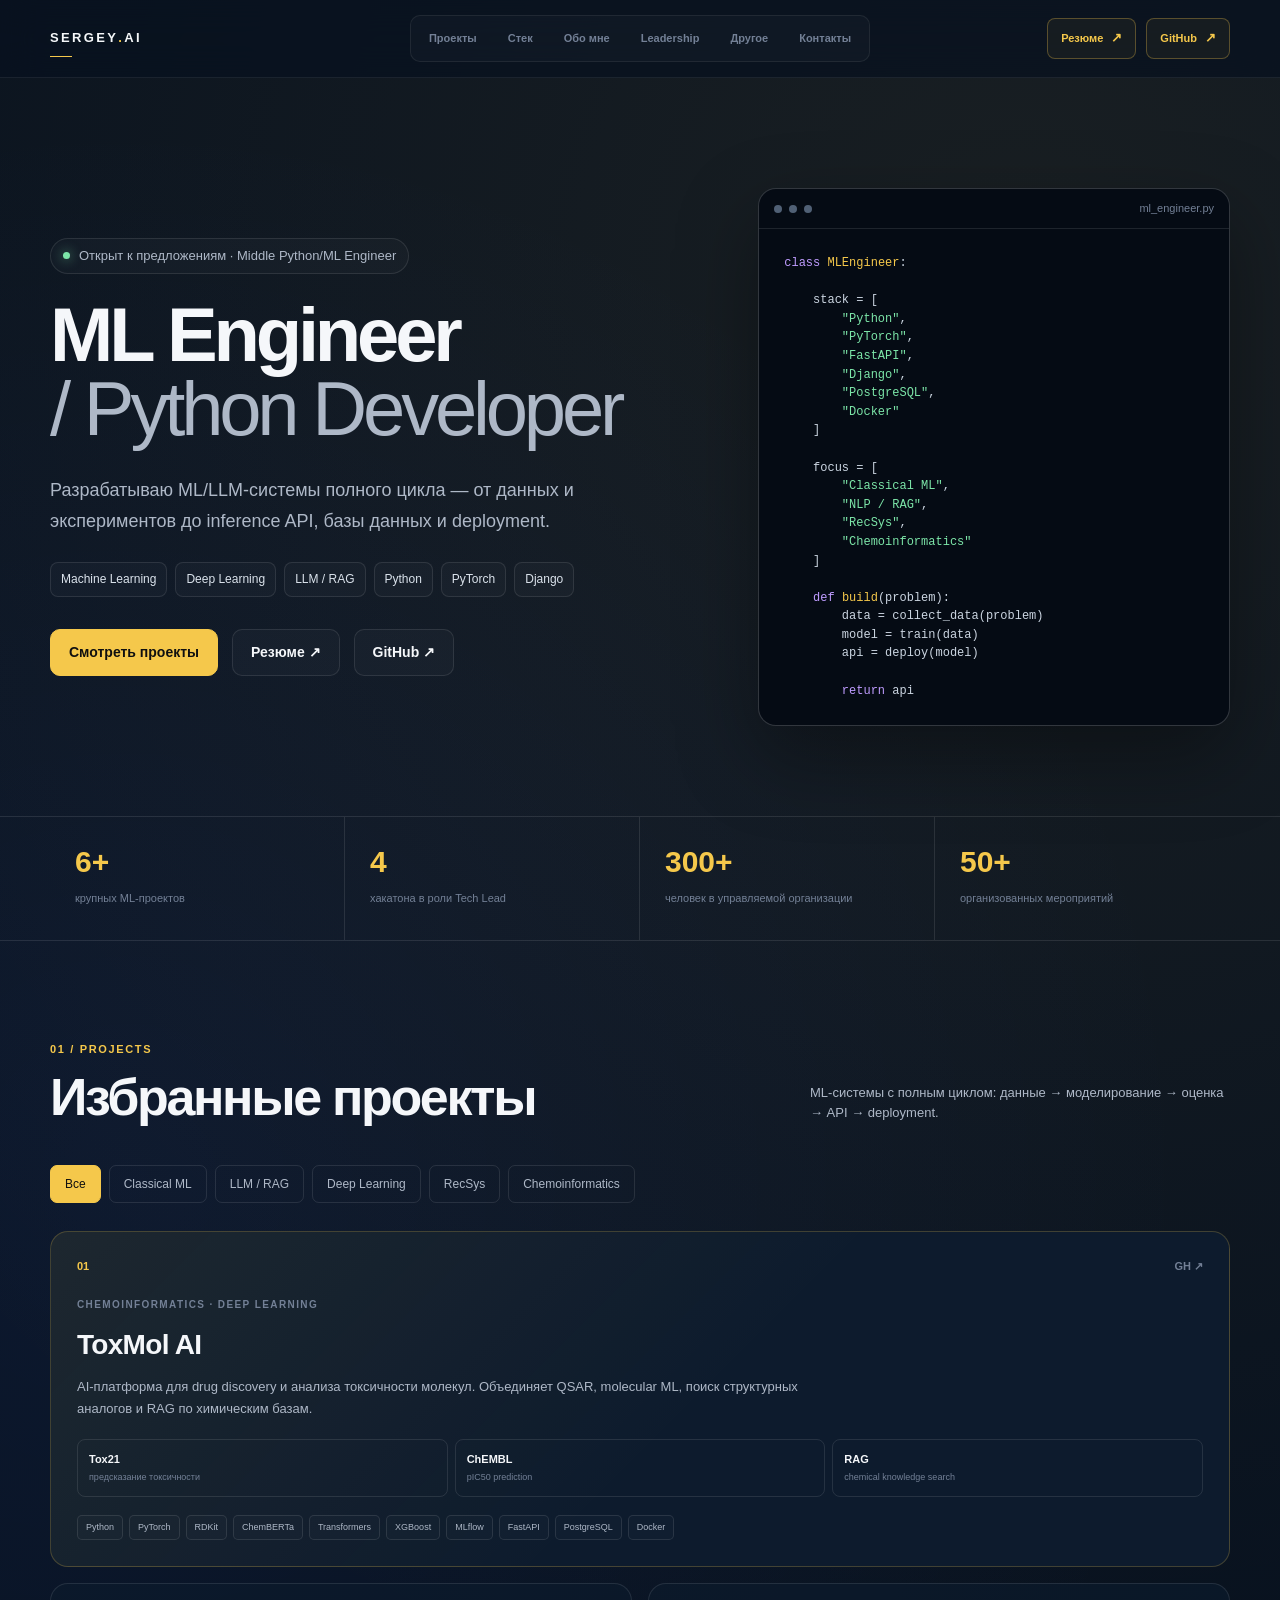
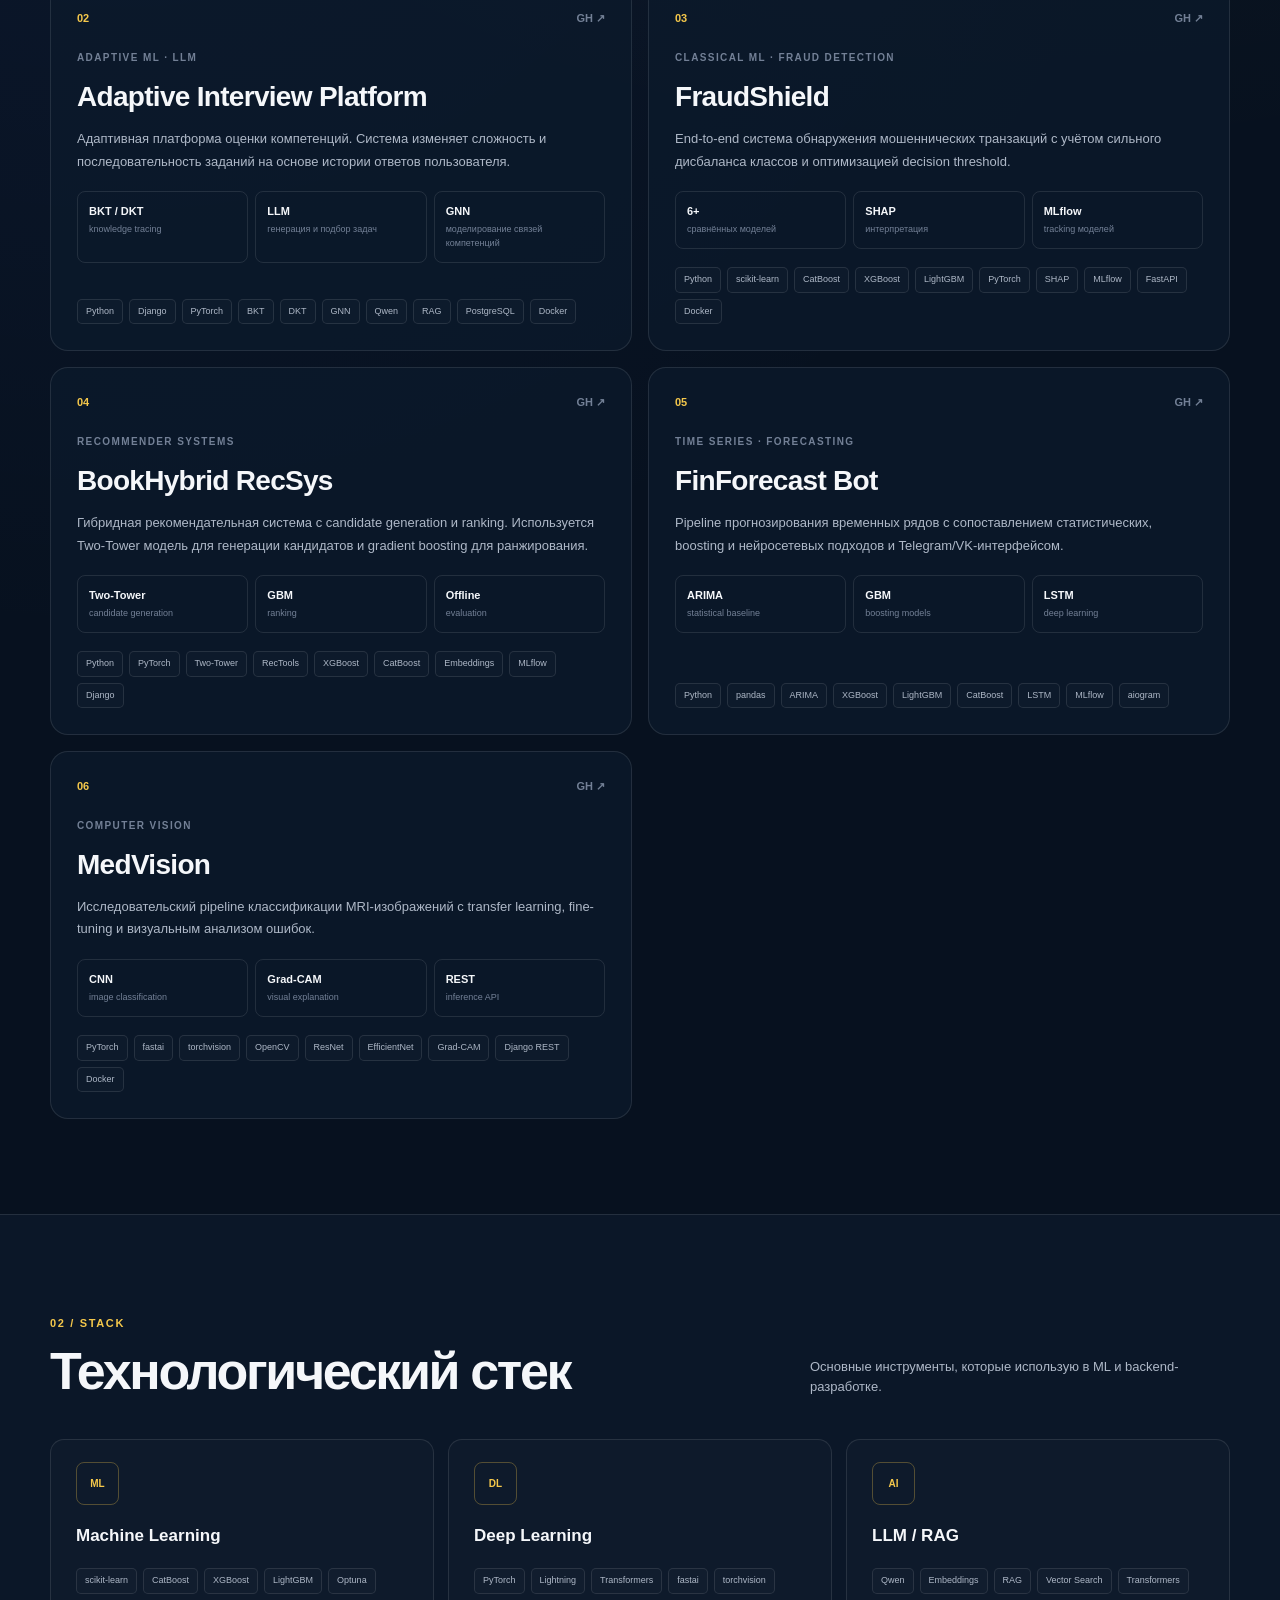
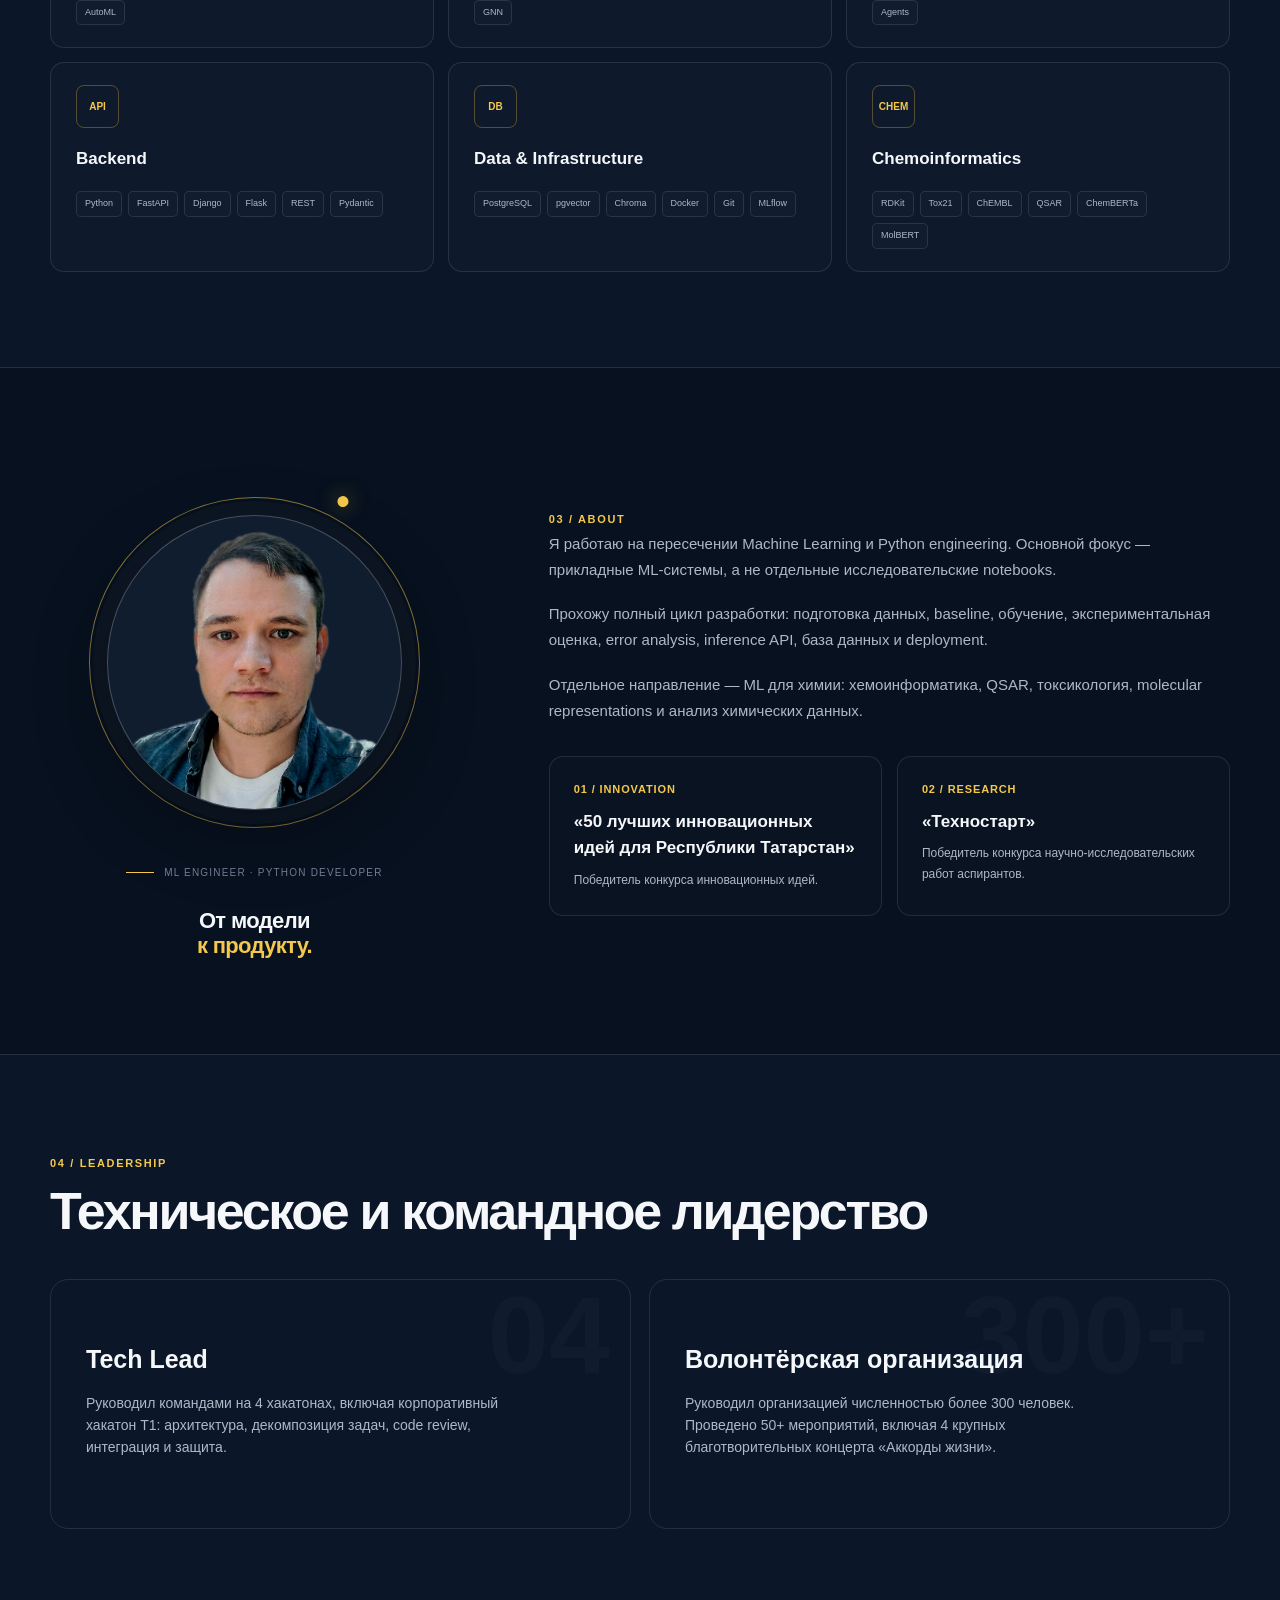
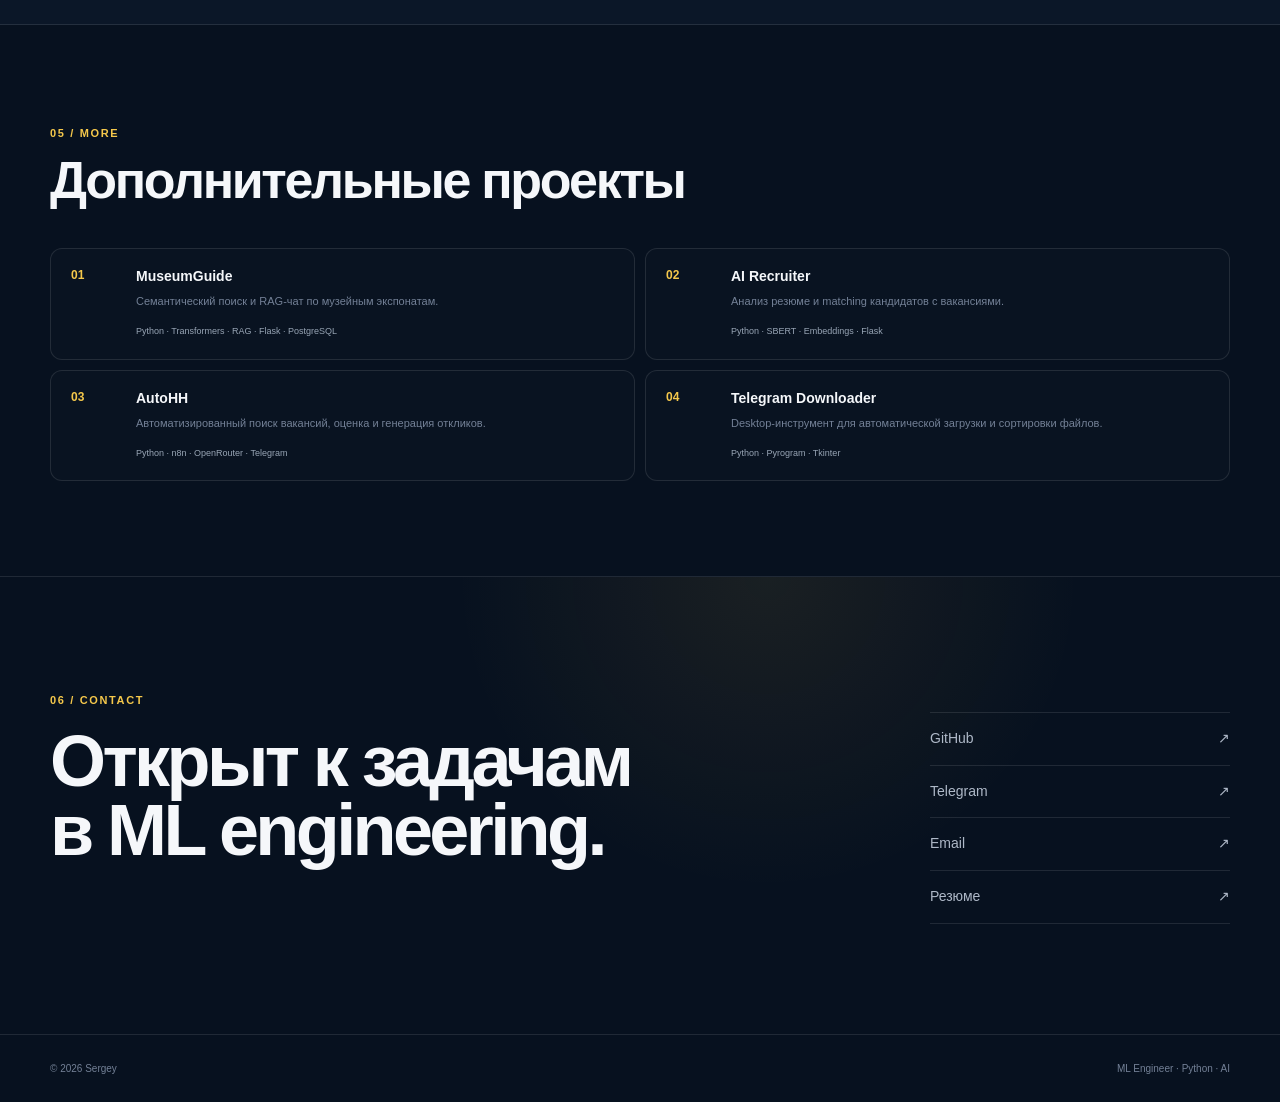
==== commit 46db4bd9: "links" ====
--- a/Index.html
+++ b/Index.html
@@ -61,6 +61,14 @@
         <div class="nav-actions">
 
             <a
+                href="resume.html"
+                class="nav-github"
+            >
+                <span>Резюме</span>
+                <span class="arrow">↗</span>
+            </a>
+
+            <a
                 href="https://github.com/servgri"
                 target="_blank"
                 rel="noopener"
@@ -127,9 +135,17 @@
                     </a>
 
                     <a
+                        href="resume.html"
+                        class="btn btn-secondary"
+                    >
+                        Резюме ↗
+                    </a>
+
+                    <a
                         href="https://github.com/servgri"
                         class="btn btn-secondary"
                         target="_blank"
+                        rel="noopener"
                     >
                         GitHub ↗
                     </a>
@@ -274,8 +290,7 @@
                         <span class="project-number">01</span>
 
                         <div class="project-links">
-                            <a href="#" aria-label="GitHub">GH ↗</a>
-                            <a href="#" aria-label="Demo">DEMO ↗</a>
+                            <a href="https://github.com/servgri/toxmol" target="_blank" rel="noopener" aria-label="GitHub">GH ↗</a>
                         </div>
                     </div>
 
@@ -336,8 +351,7 @@
                         <span class="project-number">02</span>
 
                         <div class="project-links">
-                            <a href="#">GH ↗</a>
-                            <a href="#">DEMO ↗</a>
+                            <a href="https://github.com/servgri/adaptive_interview" target="_blank" rel="noopener">GH ↗</a>
                         </div>
                     </div>
 
@@ -399,7 +413,7 @@
                         <span class="project-number">03</span>
 
                         <div class="project-links">
-                            <a href="#">GH ↗</a>
+                            <a href="https://github.com/servgri/FraudShield" target="_blank" rel="noopener">GH ↗</a>
                         </div>
                     </div>
 
@@ -461,8 +475,7 @@
                         <span class="project-number">04</span>
 
                         <div class="project-links">
-                            <a href="#">GH ↗</a>
-                            <a href="#">DEMO ↗</a>
+                            <a href="https://github.com/servgri/book_rec_sys" target="_blank" rel="noopener">GH ↗</a>
                         </div>
                     </div>
 
@@ -524,8 +537,7 @@
                         <span class="project-number">05</span>
 
                         <div class="project-links">
-                            <a href="#">GH ↗</a>
-                            <a href="#">DEMO ↗</a>
+                            <a href="https://github.com/servgri/forecast_bot" target="_blank" rel="noopener">GH ↗</a>
                         </div>
                     </div>
 
@@ -586,7 +598,7 @@
                         <span class="project-number">06</span>
 
                         <div class="project-links">
-                            <a href="#">GH ↗</a>
+                            <a href="https://github.com/servgri/medcv" target="_blank" rel="noopener">GH ↗</a>
                         </div>
                     </div>
 
@@ -890,7 +902,12 @@
 
             <div class="additional-grid">
 
-                <div class="additional-card">
+                <a
+                    class="additional-card"
+                    href="https://github.com/servgri/museum_guide"
+                    target="_blank"
+                    rel="noopener"
+                >
                     <div class="additional-number">01</div>
                     <div>
                         <h3>MuseumGuide</h3>
@@ -900,10 +917,15 @@
                         </p>
                         <span>Python · Transformers · RAG · Flask · PostgreSQL</span>
                     </div>
-                </div>
-
-
-                <div class="additional-card">
+                </a>
+
+
+                <a
+                    class="additional-card"
+                    href="https://github.com/servgri/ai_recruter"
+                    target="_blank"
+                    rel="noopener"
+                >
                     <div class="additional-number">02</div>
                     <div>
                         <h3>AI Recruiter</h3>
@@ -913,10 +935,15 @@
                         </p>
                         <span>Python · SBERT · Embeddings · Flask</span>
                     </div>
-                </div>
-
-
-                <div class="additional-card">
+                </a>
+
+
+                <a
+                    class="additional-card"
+                    href="https://github.com/servgri/autohh"
+                    target="_blank"
+                    rel="noopener"
+                >
                     <div class="additional-number">03</div>
                     <div>
                         <h3>AutoHH</h3>
@@ -926,10 +953,15 @@
                         </p>
                         <span>Python · n8n · OpenRouter · Telegram</span>
                     </div>
-                </div>
-
-
-                <div class="additional-card">
+                </a>
+
+
+                <a
+                    class="additional-card"
+                    href="https://github.com/servgri/telebot_downloader"
+                    target="_blank"
+                    rel="noopener"
+                >
                     <div class="additional-number">04</div>
                     <div>
                         <h3>Telegram Downloader</h3>
@@ -939,7 +971,7 @@
                         </p>
                         <span>Python · Pyrogram · Tkinter</span>
                     </div>
-                </div>
+                </a>
 
             </div>
 
@@ -965,18 +997,23 @@
 
             <div class="contact-links">
 
-                <a href="https://github.com/" target="_blank">
+                <a href="https://github.com/servgri" target="_blank" rel="noopener">
                     GitHub
                     <span>↗</span>
                 </a>
 
-                <a href="#" target="_blank">
+                <a href="https://t.me/servgri" target="_blank" rel="noopener">
                     Telegram
                     <span>↗</span>
                 </a>
 
-                <a href="mailto:your@email.com">
+                <a href="mailto:svg95@list.ru">
                     Email
+                    <span>↗</span>
+                </a>
+
+                <a href="resume.html">
+                    Резюме
                     <span>↗</span>
                 </a>
 
--- a/styles.css
+++ b/styles.css
@@ -1115,6 +1115,8 @@
 
 .project-category,
 .project-type {
+    display: block;
+
     margin-bottom: 10px;
 
     color: var(--text-muted);
@@ -1243,6 +1245,8 @@
     border-radius: 12px;
 
     background: rgba(255, 255, 255, 0.012);
+
+    color: inherit;
 
     transition: 0.2s;
 }
